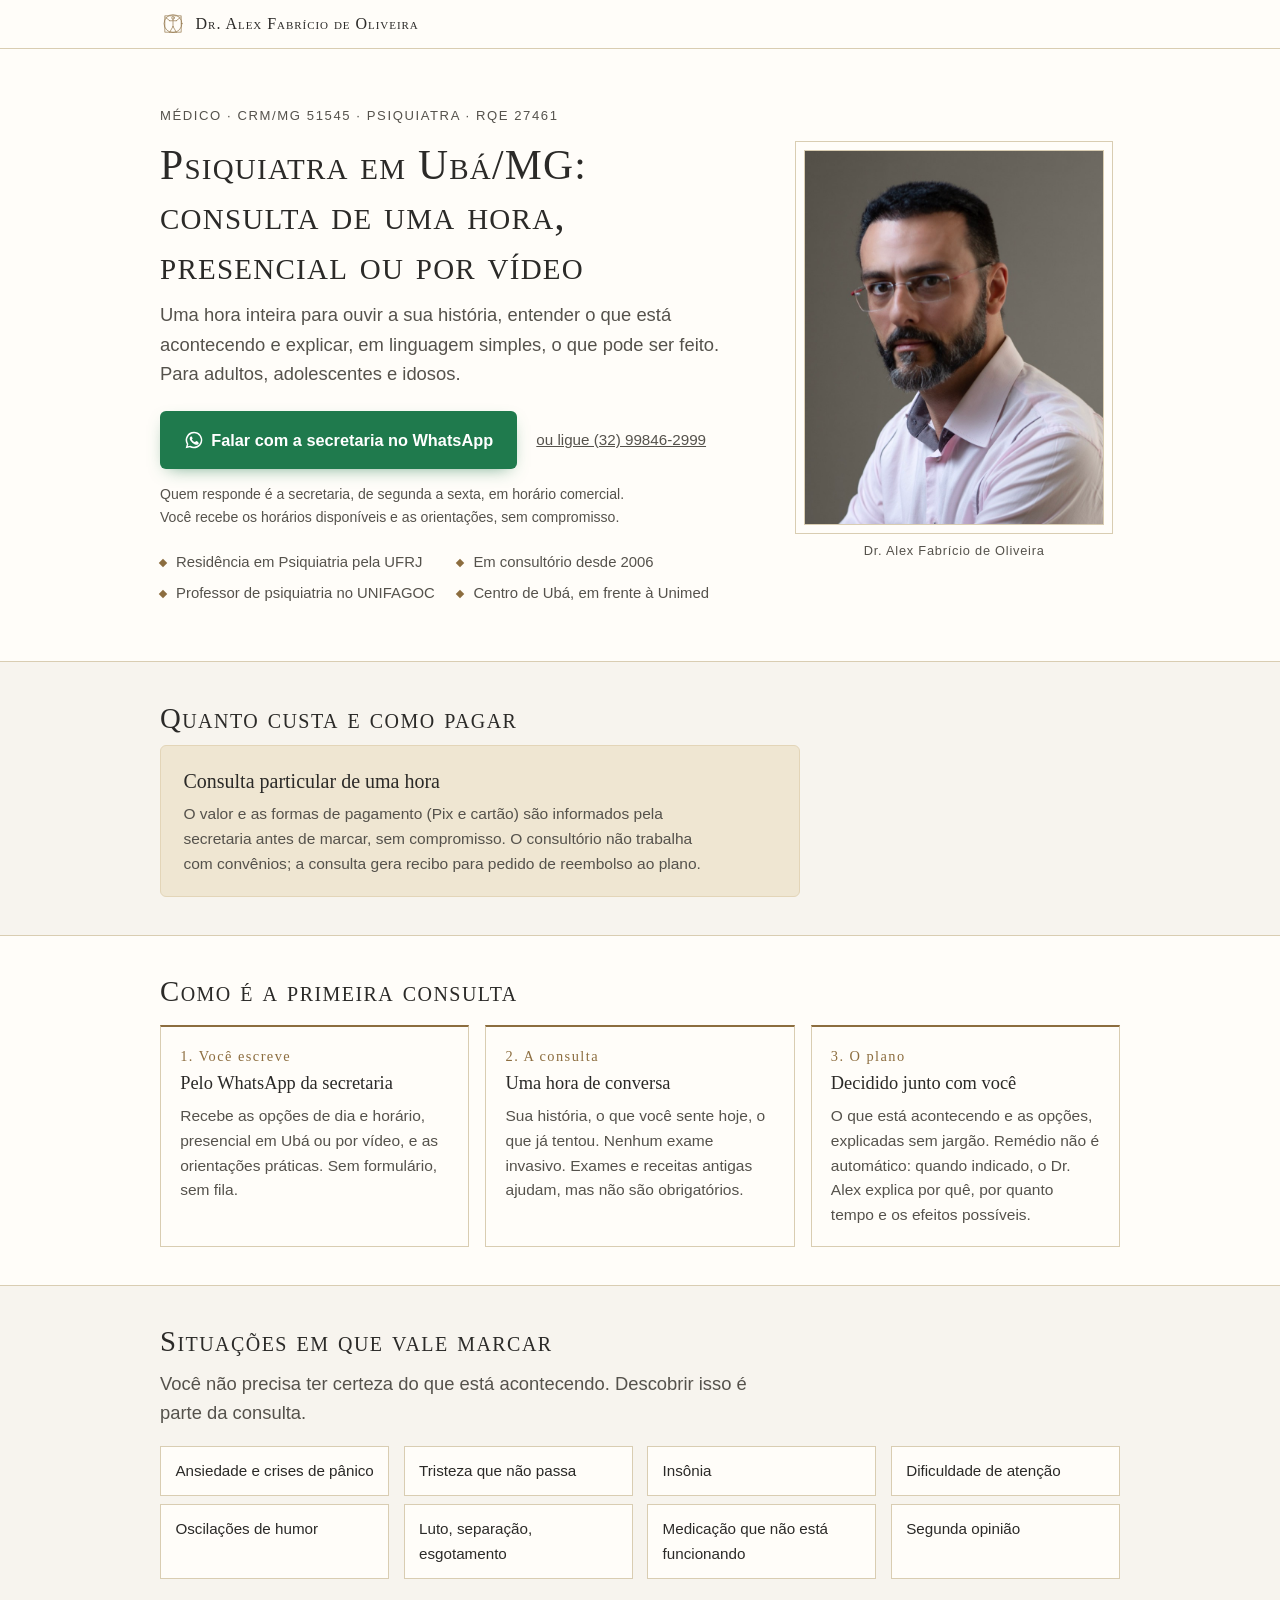
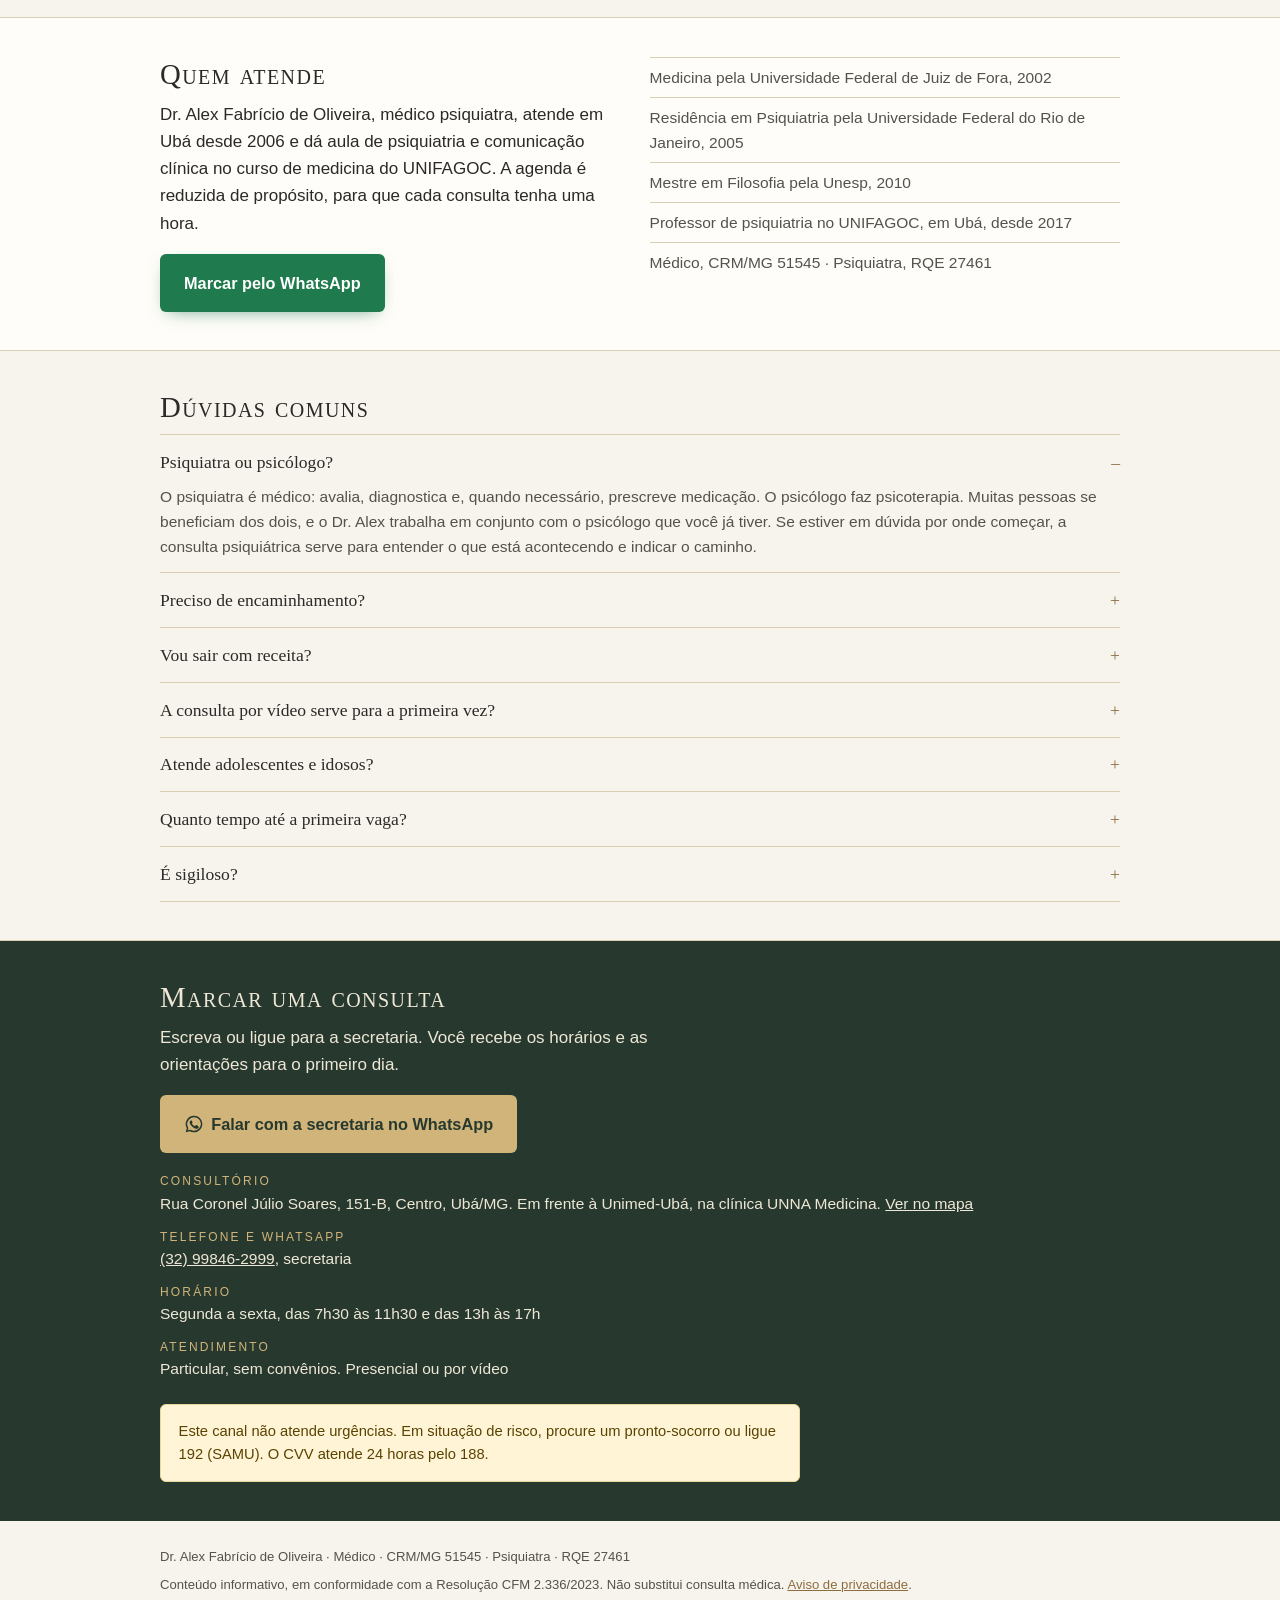
==== consulta/index.html @ 67bcbd54 "Landing /consulta/ para anúncios do Google (uma ação: WhatsApp) Co-Authored-By: Claude Fable 5.1 <no" ====
<!DOCTYPE html>
<html lang="pt-BR">
<head>
  <meta charset="utf-8">
  <meta name="viewport" content="width=device-width, initial-scale=1">
  <title>Psiquiatra em Ubá/MG · Consulta de 1 hora · Dr. Alex Fabrício de Oliveira</title>
  <meta name="description" content="Psiquiatra em Ubá/MG. Consulta particular de 1 hora, presencial ou por vídeo, para adultos, adolescentes e idosos. Fale com a secretaria pelo WhatsApp e receba os horários.">
  <meta name="robots" content="index, follow">
  <link rel="canonical" href="https://dralexfabricio.com.br/consulta/">
  <meta name="theme-color" content="#f7f4ee">
  <meta property="og:type" content="website">
  <meta property="og:locale" content="pt_BR">
  <meta property="og:title" content="Psiquiatra em Ubá/MG · Consulta de 1 hora">
  <meta property="og:description" content="Dr. Alex Fabrício de Oliveira, Médico, CRM/MG 51545, Psiquiatra RQE 27461. Presencial em Ubá ou por vídeo. Agende pelo WhatsApp da secretaria.">
  <meta property="og:url" content="https://dralexfabricio.com.br/consulta/">
  <meta property="og:image" content="https://dralexfabricio.com.br/assets/og.png">
  <link rel="icon" href="../favicon.svg" type="image/svg+xml">
  <!--
    Página de destino dos anúncios do Google (pesquisa de fundo de funil: "psiquiatra em Ubá", cidades vizinhas,
    "psiquiatra online"). Uma ação só: WhatsApp da secretaria. Sem menu, sem links para fora, sem quiz.
    Cidade no título por parâmetro (?cidade=visconde-do-rio-branco), só da lista permitida em CIDADES (script no fim).
    Conversão: todo link de WhatsApp e telefone tem data-conv; a função registrarConversao chama gtag_report_conversion
    se a tag do Google Ads estiver instalada (o Leony passa o ID; a tag entra só depois do banner de consentimento).
    Regras: Res. CFM 2.336/2023 (nome + Médico + CRM + Psiquiatra + RQE; sem promessa, superlativo, depoimento);
    nenhum dado de saúde em URL, tag ou servidor.
  -->
  <style>
    :root{--creme:#f7f4ee;--branco:#fffdf9;--grafite:#2b2a28;--suave:#55524c;--dourado:#8c6d3f;--filete:#d9cdb2;--verde:#27392f;--verde-texto:#efe7d6;--whats:#1f7a4d;--pergaminho:#efe6d2;
      --serif:Georgia,"Times New Roman",serif;--sans:"Helvetica Neue",Helvetica,Arial,sans-serif}
    *{box-sizing:border-box}
    html{-webkit-text-size-adjust:100%}
    body{margin:0;background:var(--creme);color:var(--grafite);font:17px/1.6 var(--sans);-webkit-font-smoothing:antialiased;padding-bottom:4.2rem}
    img{max-width:100%;display:block}
    a{color:var(--dourado)}
    .c{width:min(100% - 2.5rem,960px);margin-inline:auto}
    h1,h2,h3{font-family:var(--serif);font-weight:400;line-height:1.2;margin:0 0 .6rem;color:var(--grafite)}
    h1{font-size:clamp(1.7rem,5.2vw,2.6rem);font-variant-caps:small-caps;letter-spacing:.03em}
    h2{font-size:clamp(1.35rem,3.4vw,1.8rem);font-variant-caps:small-caps;letter-spacing:.05em}
    h3{font-size:1.15rem}
    p{margin:0 0 1em;max-width:60ch}
    .topo{background:var(--branco);border-bottom:1px solid var(--filete);padding:.7rem 0;font-family:var(--serif);font-variant-caps:small-caps;letter-spacing:.06em;font-size:1rem}
    .topo .c{display:flex;align-items:center;gap:.6rem}
    .topo svg{width:26px;height:26px;color:var(--dourado)}
    .hero{background:var(--branco);padding:2rem 0 2.2rem}
    .hero .c{display:grid;grid-template-columns:minmax(0,1fr);gap:1.6rem;align-items:center}
    @media(min-width:760px){.hero .c{grid-template-columns:7fr 4fr;gap:3rem}.hero{padding:3.5rem 0}}
    .hero figure{margin:0;max-width:300px;justify-self:center}
    .hero img{width:100%;height:auto;border:1px solid var(--filete);box-shadow:0 0 0 8px var(--branco),0 0 0 9px var(--filete);aspect-ratio:4/5;object-fit:cover}
    .hero figcaption{font-size:.8rem;color:var(--suave);text-align:center;margin-top:1rem;letter-spacing:.06em}
    .ident{font-size:.82rem;letter-spacing:.12em;text-transform:uppercase;color:var(--suave);margin:0 0 .9rem}
    .lead{font-size:1.15rem;color:var(--suave)}
    .btn{display:inline-block;background:var(--whats);color:#fff;text-decoration:none;font-weight:700;font-size:1.02rem;padding:1rem 1.5rem;border-radius:6px;text-align:center;box-shadow:0 6px 18px -8px rgba(31,122,77,.7)}
    .btn:hover{background:#185f3c}
    .btn svg{width:20px;height:20px;vertical-align:-4px;margin-right:.45rem;fill:#fff}
    .acoes{margin-top:1.4rem;display:flex;flex-wrap:wrap;gap:.8rem 1.2rem;align-items:center}
    .lig{font-size:.95rem;color:var(--suave)}
    .nota{font-size:.88rem;color:var(--suave);margin-top:.9rem}
    .pontos{list-style:none;margin:1.4rem 0 0;padding:0;display:grid;gap:.45rem .9rem;grid-template-columns:1fr 1fr;font-size:.93rem;color:var(--suave)}
    .pontos li{padding-left:1rem;position:relative}
    .pontos li::before{content:"";position:absolute;left:0;top:.6em;width:6px;height:6px;background:var(--dourado);transform:rotate(45deg)}
    section{padding:2.4rem 0;border-top:1px solid var(--filete)}
    .branco{background:var(--branco)}
    .passos{list-style:none;margin:1rem 0 0;padding:0;display:grid;gap:1rem}
    @media(min-width:700px){.passos{grid-template-columns:repeat(3,1fr)}}
    .passos li{background:var(--branco);border:1px solid var(--filete);border-top:2px solid var(--dourado);padding:1.1rem 1.2rem}
    .passos .n{font-family:var(--serif);color:var(--dourado);font-size:.9rem;letter-spacing:.1em;display:block;margin-bottom:.3rem}
    .passos p{margin:0;font-size:.97rem;color:var(--suave)}
    .preco{background:var(--pergaminho);border:1px solid #e3d5b8;padding:1.2rem 1.4rem;border-radius:6px;max-width:640px}
    .preco b{font-family:var(--serif);font-size:1.25rem;font-weight:400;display:block;margin-bottom:.3rem}
    .preco p{margin:0;color:var(--suave);font-size:.97rem}
    .sit{list-style:none;margin:1rem 0 0;padding:0;display:grid;gap:.5rem .9rem;grid-template-columns:1fr 1fr}
    @media(min-width:700px){.sit{grid-template-columns:repeat(4,1fr)}}
    .sit li{background:var(--branco);border:1px solid var(--filete);padding:.75rem .9rem;font-size:.95rem}
    .quem{display:grid;grid-template-columns:minmax(0,1fr);gap:1.2rem;align-items:start}
    @media(min-width:700px){.quem{grid-template-columns:1fr 1fr}}
    .cred{list-style:none;margin:0;padding:0;display:grid;gap:.4rem;font-size:.97rem;color:var(--suave)}
    .cred li{border-top:1px solid var(--filete);padding-top:.5rem}
    details{border-top:1px solid var(--filete);padding:.8rem 0}
    details:last-of-type{border-bottom:1px solid var(--filete)}
    summary{cursor:pointer;font-family:var(--serif);font-size:1.1rem;list-style:none;display:flex;justify-content:space-between;gap:1rem}
    summary::-webkit-details-marker{display:none}
    summary::after{content:"+";color:var(--dourado);flex:none}
    details[open] summary::after{content:"–"}
    details p{margin:.6rem 0 0;color:var(--suave);font-size:.97rem;max-width:none}
    .contato{background:var(--verde);color:var(--verde-texto)}
    .contato h2,.contato a{color:var(--verde-texto)}
    .contato .btn{background:#d1b47a;color:var(--verde);box-shadow:none}
    .contato .btn svg{fill:var(--verde)}
    .contato .btn:hover{background:#e0c48a}
    .contato ul{list-style:none;padding:0;margin:1.2rem 0 0;display:grid;gap:.7rem;font-size:.97rem}
    .contato li b{display:block;font-size:.75rem;letter-spacing:.18em;text-transform:uppercase;color:#d1b47a;font-weight:400}
    .crise{background:#fff4d6;border:1px solid #ecd79a;border-radius:6px;padding:.9rem 1.1rem;font-size:.92rem;color:#5a4300;margin-top:1.4rem;max-width:640px}
    footer{padding:1.6rem 0 1.2rem;font-size:.82rem;color:var(--suave)}
    footer p{max-width:none;margin:0 0 .4rem}
    .fixa{position:fixed;left:0;right:0;bottom:0;z-index:50;background:var(--whats);color:#fff;text-align:center;text-decoration:none;font-weight:700;padding:1rem 1rem calc(1rem + env(safe-area-inset-bottom));box-shadow:0 -4px 16px rgba(0,0,0,.15)}
    @media(min-width:760px){.fixa{display:none}body{padding-bottom:0}}
  </style>
  <script type="application/ld+json">
  {"@context":"https://schema.org","@type":"Physician","name":"Dr. Alex Fabrício de Oliveira","url":"https://dralexfabricio.com.br/consulta/","image":"https://dralexfabricio.com.br/assets/retrato.jpg","medicalSpecialty":"Psychiatric","isAcceptingNewPatients":true,
   "identifier":[{"@type":"PropertyValue","propertyID":"CRM/MG","value":"51545"},{"@type":"PropertyValue","propertyID":"RQE","value":"27461"}],
   "address":{"@type":"PostalAddress","streetAddress":"Rua Coronel Júlio Soares, 151-B, Centro","addressLocality":"Ubá","addressRegion":"MG","postalCode":"36500-051","addressCountry":"BR"},
   "telephone":"+55 32 99846-2999","paymentAccepted":"Particular","areaServed":[{"@type":"City","name":"Ubá"},{"@type":"State","name":"Minas Gerais"}]}
  </script>
</head>
<body>

<div class="topo"><div class="c">
  <svg viewBox="0 0 64 64" aria-hidden="true"><g fill="none" stroke="currentColor" stroke-width="1.6" stroke-linecap="round"><circle cx="32" cy="31" r="22"/><rect x="12" y="12" width="40" height="40"/><circle cx="32" cy="17" r="3.2"/><path d="M32 20v18M24 24h16M32 38l-8 14M32 38l8 14M24 24L14 16M40 24l10-8"/></g></svg>
  <span>Dr. Alex Fabrício de Oliveira</span>
</div></div>

<main>
  <div class="hero"><div class="c">
    <div>
      <p class="ident">Médico · CRM/MG 51545 · Psiquiatra · RQE 27461</p>
      <h1 id="titulo">Psiquiatra em Ubá/MG: consulta de uma hora, presencial ou por vídeo</h1>
      <p class="lead" id="lead">Uma hora inteira para ouvir a sua história, entender o que está acontecendo e explicar, em linguagem simples, o que pode ser feito. Para adultos, adolescentes e idosos.</p>
      <div class="acoes">
        <a class="btn" data-conv="whatsapp" href="https://wa.me/5532998462999?text=Ol%C3%A1%2C%20vim%20pelo%20site%20do%20Dr.%20Alex%20Fabr%C3%ADcio%20e%20quero%20marcar%20uma%20consulta." rel="noopener"><svg viewBox="0 0 24 24" aria-hidden="true"><path d="M12 2a10 10 0 0 0-8.6 15.1L2 22l5-1.3A10 10 0 1 0 12 2zm0 18.2a8.2 8.2 0 0 1-4.2-1.2l-.3-.2-3 .8.8-2.9-.2-.3A8.2 8.2 0 1 1 12 20.2zm4.5-6.1c-.2-.1-1.5-.7-1.7-.8s-.4-.1-.6.1-.6.8-.8 1-.3.2-.5.1a6.7 6.7 0 0 1-3.3-2.9c-.3-.4.3-.4.7-1.3.1-.2 0-.3 0-.4l-.8-1.8c-.2-.5-.4-.4-.6-.4h-.5a1 1 0 0 0-.7.3 3 3 0 0 0-.9 2.2 5.2 5.2 0 0 0 1.1 2.8 11.9 11.9 0 0 0 4.6 4.1c1.7.7 2.4.8 3.2.7a2.8 2.8 0 0 0 1.8-1.3 2.2 2.2 0 0 0 .2-1.3c-.1-.1-.3-.2-.5-.3z"/></svg>Falar com a secretaria no WhatsApp</a>
        <a class="lig" data-conv="telefone" href="tel:+5532998462999">ou ligue (32) 99846-2999</a>
      </div>
      <p class="nota">Quem responde é a secretaria, de segunda a sexta, em horário comercial. Você recebe os horários disponíveis e as orientações, sem compromisso.</p>
      <ul class="pontos" aria-label="Em resumo">
        <li>Residência em Psiquiatria pela UFRJ</li>
        <li>Em consultório desde 2006</li>
        <li>Professor de psiquiatria no UNIFAGOC</li>
        <li id="ponto-local">Centro de Ubá, em frente à Unimed</li>
      </ul>
    </div>
    <figure>
      <img src="../assets/retrato.jpg" srcset="../assets/retrato.jpg 1x, ../assets/retrato@2x.jpg 2x" width="800" height="1000" alt="Dr. Alex Fabrício de Oliveira, psiquiatra em Ubá/MG" fetchpriority="high">
      <figcaption>Dr. Alex Fabrício de Oliveira</figcaption>
    </figure>
  </div></div>

  <section><div class="c">
    <h2>Quanto custa e como pagar</h2>
    <div class="preco">
      <b>Consulta particular de uma hora</b>
      <!-- data-fill="valor": quando o Dr. Alex autorizar, trocar por "R$ ___ a consulta. Pix e cartão. Recibo para reembolso." -->
      <p data-fill="valor">O valor e as formas de pagamento (Pix e cartão) são informados pela secretaria antes de marcar, sem compromisso. O consultório não trabalha com convênios; a consulta gera recibo para pedido de reembolso ao plano.</p>
    </div>
  </div></section>

  <section class="branco"><div class="c">
    <h2>Como é a primeira consulta</h2>
    <ol class="passos">
      <li><span class="n">1. Você escreve</span><h3>Pelo WhatsApp da secretaria</h3><p>Recebe as opções de dia e horário, presencial em Ubá ou por vídeo, e as orientações práticas. Sem formulário, sem fila.</p></li>
      <li><span class="n">2. A consulta</span><h3>Uma hora de conversa</h3><p>Sua história, o que você sente hoje, o que já tentou. Nenhum exame invasivo. Exames e receitas antigas ajudam, mas não são obrigatórios.</p></li>
      <li><span class="n">3. O plano</span><h3>Decidido junto com você</h3><p>O que está acontecendo e as opções, explicadas sem jargão. Remédio não é automático: quando indicado, o Dr. Alex explica por quê, por quanto tempo e os efeitos possíveis.</p></li>
    </ol>
  </div></section>

  <section><div class="c">
    <h2>Situações em que vale marcar</h2>
    <p class="lead">Você não precisa ter certeza do que está acontecendo. Descobrir isso é parte da consulta.</p>
    <ul class="sit">
      <li>Ansiedade e crises de pânico</li>
      <li>Tristeza que não passa</li>
      <li>Insônia</li>
      <li>Dificuldade de atenção</li>
      <li>Oscilações de humor</li>
      <li>Luto, separação, esgotamento</li>
      <li>Medicação que não está funcionando</li>
      <li>Segunda opinião</li>
    </ul>
  </div></section>

  <section class="branco"><div class="c quem">
    <div>
      <h2>Quem atende</h2>
      <p>Dr. Alex Fabrício de Oliveira, médico psiquiatra, atende em Ubá desde 2006 e dá aula de psiquiatria e comunicação clínica no curso de medicina do UNIFAGOC. A agenda é reduzida de propósito, para que cada consulta tenha uma hora.</p>
      <a class="btn" data-conv="whatsapp" href="https://wa.me/5532998462999?text=Ol%C3%A1%2C%20vim%20pelo%20site%20do%20Dr.%20Alex%20Fabr%C3%ADcio%20e%20quero%20marcar%20uma%20consulta." rel="noopener">Marcar pelo WhatsApp</a>
    </div>
    <ul class="cred">
      <li>Medicina pela Universidade Federal de Juiz de Fora, 2002</li>
      <li>Residência em Psiquiatria pela Universidade Federal do Rio de Janeiro, 2005</li>
      <li>Mestre em Filosofia pela Unesp, 2010</li>
      <li>Professor de psiquiatria no UNIFAGOC, em Ubá, desde 2017</li>
      <li>Médico, CRM/MG 51545 · Psiquiatra, RQE 27461</li>
    </ul>
  </div></section>

  <section><div class="c">
    <h2>Dúvidas comuns</h2>
    <details open><summary>Psiquiatra ou psicólogo?</summary><p>O psiquiatra é médico: avalia, diagnostica e, quando necessário, prescreve medicação. O psicólogo faz psicoterapia. Muitas pessoas se beneficiam dos dois, e o Dr. Alex trabalha em conjunto com o psicólogo que você já tiver. Se estiver em dúvida por onde começar, a consulta psiquiátrica serve para entender o que está acontecendo e indicar o caminho.</p></details>
    <details><summary>Preciso de encaminhamento?</summary><p>Não. É só escrever para a secretaria.</p></details>
    <details><summary>Vou sair com receita?</summary><p>Só se houver indicação, e sempre com explicação do porquê, da duração e dos efeitos possíveis. Muitas consultas terminam sem receita.</p></details>
    <details><summary>A consulta por vídeo serve para a primeira vez?</summary><p>Sim. Segue as normas do CFM e tem a mesma duração. Ajuda quem mora em cidades vizinhas ou tem dificuldade de deslocamento.</p></details>
    <details><summary>Atende adolescentes e idosos?</summary><p>Sim. Adolescentes com a participação da família, no que for combinado. Para idosos, o acompanhamento inclui memória, humor e sono. Crianças são encaminhadas a colegas especializados.</p></details>
    <details><summary>Quanto tempo até a primeira vaga?</summary><p>A secretaria informa na hora, pelo WhatsApp. Como a agenda é reduzida, vale escrever assim que decidir.</p></details>
    <details><summary>É sigiloso?</summary><p>Sim. Tudo o que você contar fica sob sigilo médico, inclusive o contato com a secretaria.</p></details>
  </div></section>

  <section class="contato" id="contato"><div class="c">
    <h2>Marcar uma consulta</h2>
    <p>Escreva ou ligue para a secretaria. Você recebe os horários e as orientações para o primeiro dia.</p>
    <a class="btn" data-conv="whatsapp" href="https://wa.me/5532998462999?text=Ol%C3%A1%2C%20vim%20pelo%20site%20do%20Dr.%20Alex%20Fabr%C3%ADcio%20e%20quero%20marcar%20uma%20consulta." rel="noopener"><svg viewBox="0 0 24 24" aria-hidden="true"><path d="M12 2a10 10 0 0 0-8.6 15.1L2 22l5-1.3A10 10 0 1 0 12 2zm0 18.2a8.2 8.2 0 0 1-4.2-1.2l-.3-.2-3 .8.8-2.9-.2-.3A8.2 8.2 0 1 1 12 20.2zm4.5-6.1c-.2-.1-1.5-.7-1.7-.8s-.4-.1-.6.1-.6.8-.8 1-.3.2-.5.1a6.7 6.7 0 0 1-3.3-2.9c-.3-.4.3-.4.7-1.3.1-.2 0-.3 0-.4l-.8-1.8c-.2-.5-.4-.4-.6-.4h-.5a1 1 0 0 0-.7.3 3 3 0 0 0-.9 2.2 5.2 5.2 0 0 0 1.1 2.8 11.9 11.9 0 0 0 4.6 4.1c1.7.7 2.4.8 3.2.7a2.8 2.8 0 0 0 1.8-1.3 2.2 2.2 0 0 0 .2-1.3c-.1-.1-.3-.2-.5-.3z"/></svg>Falar com a secretaria no WhatsApp</a>
    <ul>
      <li><b>Consultório</b>Rua Coronel Júlio Soares, 151-B, Centro, Ubá/MG. Em frente à Unimed-Ubá, na clínica UNNA Medicina. <a data-conv="mapa" href="https://www.google.com/maps/search/?api=1&query=Rua+Coronel+J%C3%BAlio+Soares%2C+151-B%2C+Centro%2C+Ub%C3%A1+-+MG" rel="noopener">Ver no mapa</a></li>
      <li><b>Telefone e WhatsApp</b><a data-conv="telefone" href="tel:+5532998462999">(32) 99846-2999</a>, secretaria</li>
      <li><b>Horário</b>Segunda a sexta, das 7h30 às 11h30 e das 13h às 17h</li>
      <li><b>Atendimento</b>Particular, sem convênios. Presencial ou por vídeo</li>
    </ul>
    <div class="crise">Este canal não atende urgências. Em situação de risco, procure um pronto-socorro ou ligue 192 (SAMU). O CVV atende 24 horas pelo 188.</div>
  </div></section>
</main>

<footer><div class="c">
  <p>Dr. Alex Fabrício de Oliveira · Médico · CRM/MG 51545 · Psiquiatra · RQE 27461</p>
  <p>Conteúdo informativo, em conformidade com a Resolução CFM 2.336/2023. Não substitui consulta médica. <a href="../privacidade.html">Aviso de privacidade</a>.</p>
</div></footer>

<a class="fixa" data-conv="whatsapp" href="https://wa.me/5532998462999?text=Ol%C3%A1%2C%20vim%20pelo%20site%20do%20Dr.%20Alex%20Fabr%C3%ADcio%20e%20quero%20marcar%20uma%20consulta." rel="noopener">Falar com a secretaria no WhatsApp</a>

<script>
(function () {
  // Cidade no título, só da lista. Ex.: /consulta/?cidade=visconde-do-rio-branco
  var CIDADES = {
    'uba': ['Ubá', 'Centro de Ubá, em frente à Unimed'],
    'visconde-do-rio-branco': ['Visconde do Rio Branco', 'Consultório em Ubá, a 16 km, ou por vídeo'],
    'tocantins': ['Tocantins', 'Consultório em Ubá, a 10 km, ou por vídeo'],
    'guidoval': ['Guidoval', 'Consultório em Ubá, a 16 km, ou por vídeo'],
    'rodeiro': ['Rodeiro', 'Consultório em Ubá, a 13 km, ou por vídeo'],
    'divinesia': ['Divinésia', 'Consultório em Ubá, a 14 km, ou por vídeo'],
    'pirauba': ['Piraúba', 'Consultório em Ubá, a 20 km, ou por vídeo'],
    'juiz-de-fora': ['Juiz de Fora', 'Consulta por vídeo, ou presencial em Ubá'],
    'online': ['', 'Consulta por vídeo para todo o Brasil, ou presencial em Ubá']
  };
  var q = new URLSearchParams(location.search).get('cidade');
  if (q && CIDADES[q]) {
    var nome = CIDADES[q][0], t = document.getElementById('titulo'), p = document.getElementById('ponto-local');
    if (q === 'online') t.textContent = 'Psiquiatra por vídeo: consulta de uma hora, de onde você estiver';
    else if (q !== 'uba') t.textContent = 'Psiquiatra para quem mora em ' + nome + ': consulta de uma hora, em Ubá ou por vídeo';
    if (p) p.textContent = CIDADES[q][1];
  }
  // Conversão do Google Ads: chama gtag_report_conversion se a tag estiver instalada (ver comentário no <head>).
  document.querySelectorAll('[data-conv]').forEach(function (a) {
    a.addEventListener('click', function () {
      try { if (typeof window.gtag_report_conversion === 'function') window.gtag_report_conversion(a.href, a.getAttribute('data-conv')); } catch (e) {}
    });
  });
})();
</script>
</body>
</html>
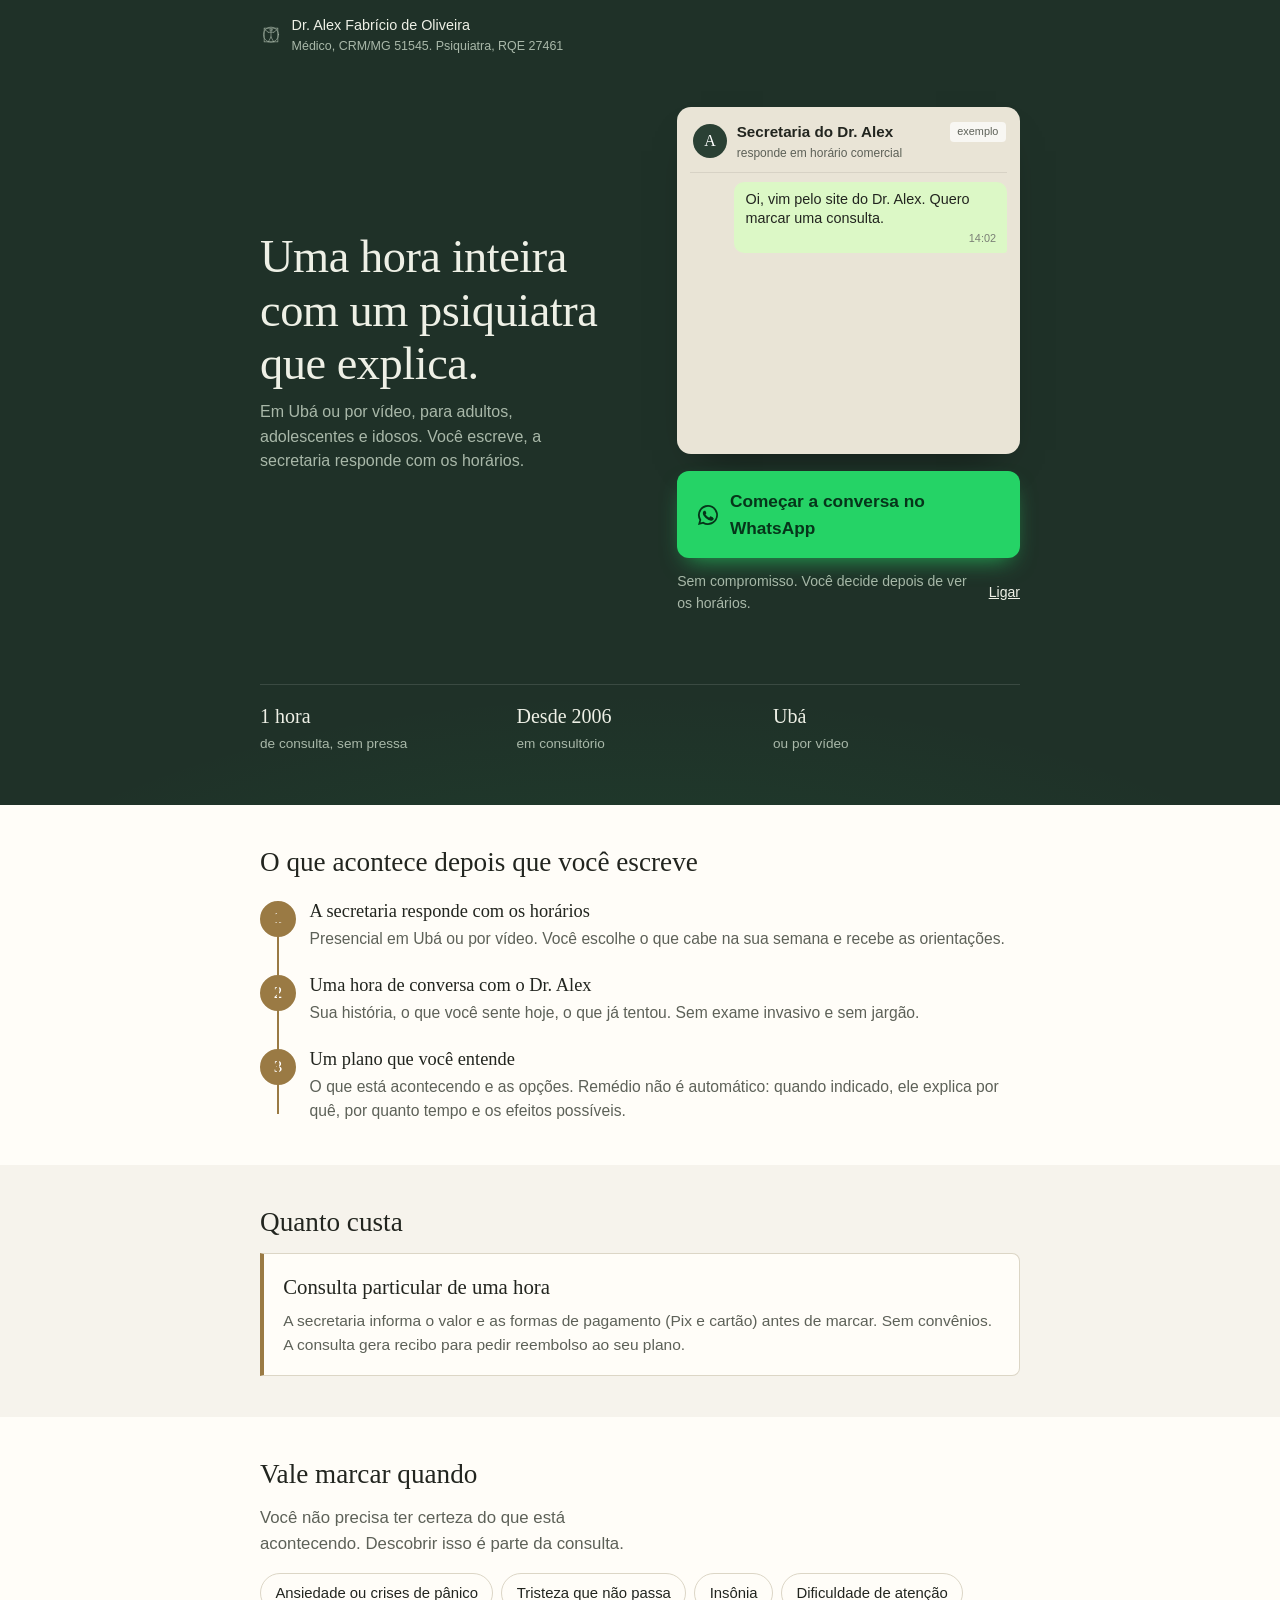
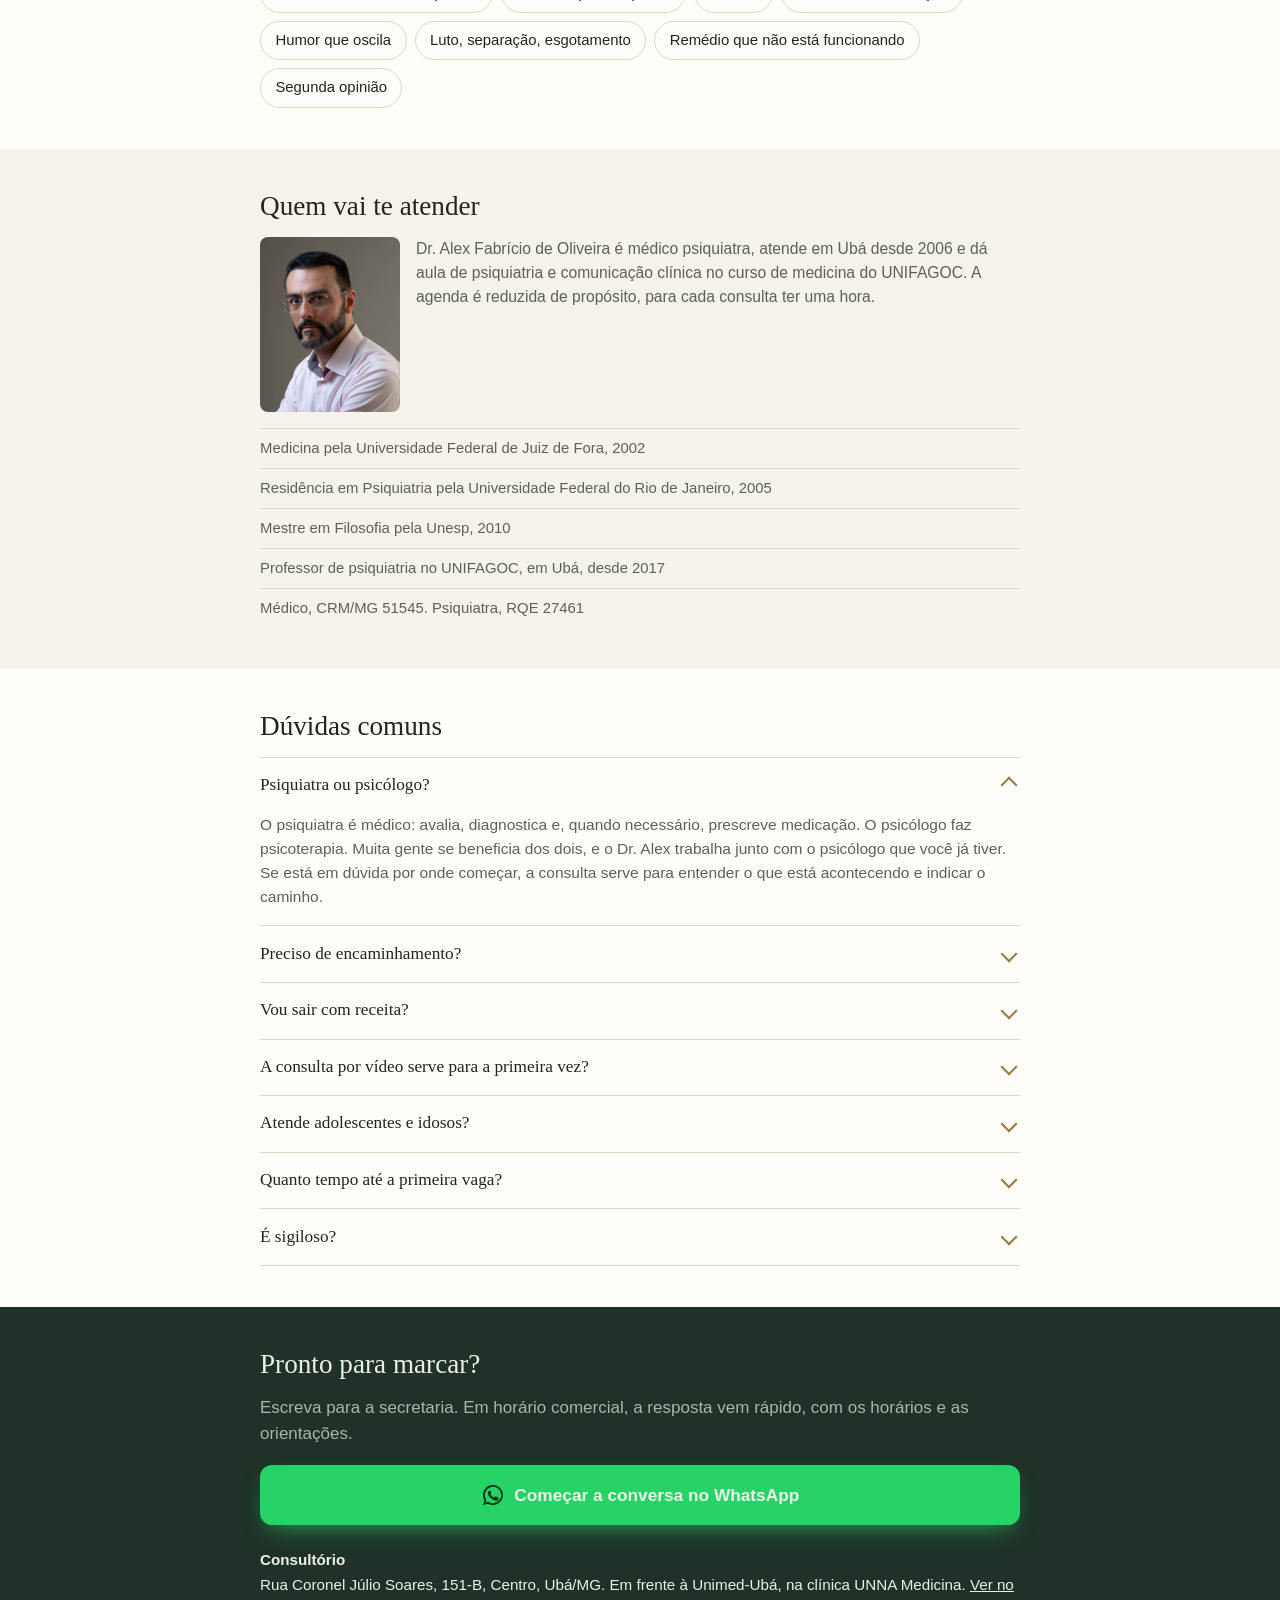
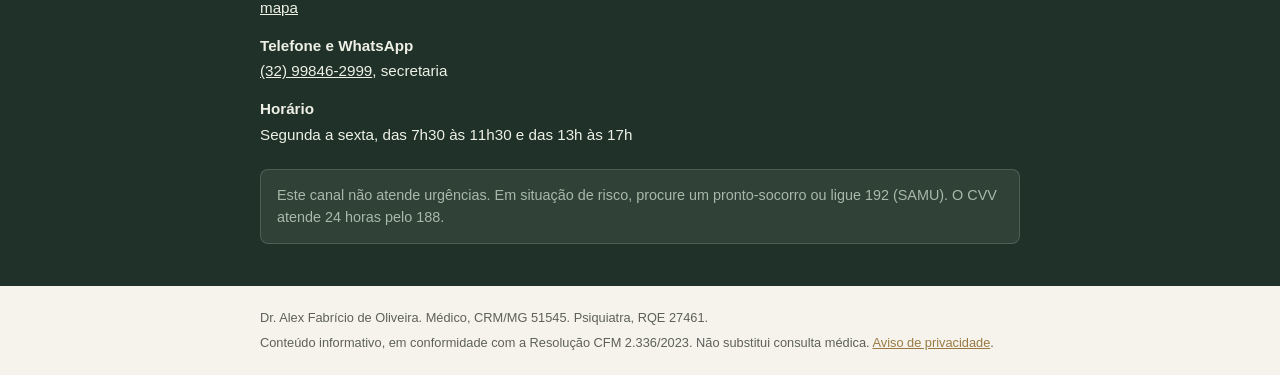
==== commit 1f2647e8: "Landing /consulta/ mobile first: conversa de exemplo animada, passos, barra fixa Co-Authored-By: Cla" ====
--- a/consulta/index.html
+++ b/consulta/index.html
@@ -4,96 +4,160 @@
   <meta charset="utf-8">
   <meta name="viewport" content="width=device-width, initial-scale=1">
   <title>Psiquiatra em Ubá/MG · Consulta de 1 hora · Dr. Alex Fabrício de Oliveira</title>
-  <meta name="description" content="Psiquiatra em Ubá/MG. Consulta particular de 1 hora, presencial ou por vídeo, para adultos, adolescentes e idosos. Fale com a secretaria pelo WhatsApp e receba os horários.">
+  <meta name="description" content="Psiquiatra em Ubá/MG. Consulta particular de uma hora, presencial ou por vídeo, para adultos, adolescentes e idosos. Escreva para a secretaria no WhatsApp e receba os horários.">
   <meta name="robots" content="index, follow">
   <link rel="canonical" href="https://dralexfabricio.com.br/consulta/">
-  <meta name="theme-color" content="#f7f4ee">
+  <meta name="theme-color" content="#1f3128">
   <meta property="og:type" content="website">
   <meta property="og:locale" content="pt_BR">
   <meta property="og:title" content="Psiquiatra em Ubá/MG · Consulta de 1 hora">
-  <meta property="og:description" content="Dr. Alex Fabrício de Oliveira, Médico, CRM/MG 51545, Psiquiatra RQE 27461. Presencial em Ubá ou por vídeo. Agende pelo WhatsApp da secretaria.">
+  <meta property="og:description" content="Dr. Alex Fabrício de Oliveira, médico, CRM/MG 51545, psiquiatra, RQE 27461. Presencial em Ubá ou por vídeo. Escreva para a secretaria no WhatsApp.">
   <meta property="og:url" content="https://dralexfabricio.com.br/consulta/">
   <meta property="og:image" content="https://dralexfabricio.com.br/assets/og.png">
   <link rel="icon" href="../favicon.svg" type="image/svg+xml">
   <!--
-    Página de destino dos anúncios do Google (pesquisa de fundo de funil: "psiquiatra em Ubá", cidades vizinhas,
-    "psiquiatra online"). Uma ação só: WhatsApp da secretaria. Sem menu, sem links para fora, sem quiz.
-    Cidade no título por parâmetro (?cidade=visconde-do-rio-branco), só da lista permitida em CIDADES (script no fim).
-    Conversão: todo link de WhatsApp e telefone tem data-conv; a função registrarConversao chama gtag_report_conversion
-    se a tag do Google Ads estiver instalada (o Leony passa o ID; a tag entra só depois do banner de consentimento).
-    Regras: Res. CFM 2.336/2023 (nome + Médico + CRM + Psiquiatra + RQE; sem promessa, superlativo, depoimento);
-    nenhum dado de saúde em URL, tag ou servidor.
+    Página de destino dos anúncios do Google (fundo de funil: "psiquiatra em Ubá", cidades vizinhas, "psiquiatra online").
+    Mobile first. Uma ação: WhatsApp da secretaria. O herói mostra uma conversa de exemplo que se escreve sozinha.
+    Cidade no título por ?cidade=slug (lista CIDADES no script). data-conv nos links para a tag do Google Ads.
+    Res. CFM 2.336/2023: nome + médico + CRM + psiquiatra + RQE; sem promessa, superlativo ou depoimento.
+    Nenhum dado de saúde em URL, tag ou servidor. prefers-reduced-motion respeitado.
   -->
   <style>
-    :root{--creme:#f7f4ee;--branco:#fffdf9;--grafite:#2b2a28;--suave:#55524c;--dourado:#8c6d3f;--filete:#d9cdb2;--verde:#27392f;--verde-texto:#efe7d6;--whats:#1f7a4d;--pergaminho:#efe6d2;
-      --serif:Georgia,"Times New Roman",serif;--sans:"Helvetica Neue",Helvetica,Arial,sans-serif}
+    :root{
+      --verde:#1f3128;--verde-2:#2a4034;--verde-texto:#eef0e6;--verde-mudo:#a9b8a9;
+      --creme:#f6f3ec;--branco:#fffdf8;--tinta:#22251f;--cinza:#5d6158;--linha:#dcd6c6;
+      --ouro:#9a7a44;--whats:#25d366;--whats-escuro:#128c4a;--bolha:#dcf8c6;
+      --serif:Georgia,"Times New Roman",serif;--sans:-apple-system,BlinkMacSystemFont,"Segoe UI",Roboto,"Helvetica Neue",Arial,sans-serif;
+    }
     *{box-sizing:border-box}
-    html{-webkit-text-size-adjust:100%}
-    body{margin:0;background:var(--creme);color:var(--grafite);font:17px/1.6 var(--sans);-webkit-font-smoothing:antialiased;padding-bottom:4.2rem}
+    html{-webkit-text-size-adjust:100%;scroll-behavior:smooth}
+    body{margin:0;background:var(--creme);color:var(--tinta);font:17px/1.55 var(--sans);-webkit-font-smoothing:antialiased;padding-bottom:5rem}
     img{max-width:100%;display:block}
-    a{color:var(--dourado)}
-    .c{width:min(100% - 2.5rem,960px);margin-inline:auto}
-    h1,h2,h3{font-family:var(--serif);font-weight:400;line-height:1.2;margin:0 0 .6rem;color:var(--grafite)}
-    h1{font-size:clamp(1.7rem,5.2vw,2.6rem);font-variant-caps:small-caps;letter-spacing:.03em}
-    h2{font-size:clamp(1.35rem,3.4vw,1.8rem);font-variant-caps:small-caps;letter-spacing:.05em}
-    h3{font-size:1.15rem}
-    p{margin:0 0 1em;max-width:60ch}
-    .topo{background:var(--branco);border-bottom:1px solid var(--filete);padding:.7rem 0;font-family:var(--serif);font-variant-caps:small-caps;letter-spacing:.06em;font-size:1rem}
-    .topo .c{display:flex;align-items:center;gap:.6rem}
-    .topo svg{width:26px;height:26px;color:var(--dourado)}
-    .hero{background:var(--branco);padding:2rem 0 2.2rem}
-    .hero .c{display:grid;grid-template-columns:minmax(0,1fr);gap:1.6rem;align-items:center}
-    @media(min-width:760px){.hero .c{grid-template-columns:7fr 4fr;gap:3rem}.hero{padding:3.5rem 0}}
-    .hero figure{margin:0;max-width:300px;justify-self:center}
-    .hero img{width:100%;height:auto;border:1px solid var(--filete);box-shadow:0 0 0 8px var(--branco),0 0 0 9px var(--filete);aspect-ratio:4/5;object-fit:cover}
-    .hero figcaption{font-size:.8rem;color:var(--suave);text-align:center;margin-top:1rem;letter-spacing:.06em}
-    .ident{font-size:.82rem;letter-spacing:.12em;text-transform:uppercase;color:var(--suave);margin:0 0 .9rem}
-    .lead{font-size:1.15rem;color:var(--suave)}
-    .btn{display:inline-block;background:var(--whats);color:#fff;text-decoration:none;font-weight:700;font-size:1.02rem;padding:1rem 1.5rem;border-radius:6px;text-align:center;box-shadow:0 6px 18px -8px rgba(31,122,77,.7)}
-    .btn:hover{background:#185f3c}
-    .btn svg{width:20px;height:20px;vertical-align:-4px;margin-right:.45rem;fill:#fff}
-    .acoes{margin-top:1.4rem;display:flex;flex-wrap:wrap;gap:.8rem 1.2rem;align-items:center}
-    .lig{font-size:.95rem;color:var(--suave)}
-    .nota{font-size:.88rem;color:var(--suave);margin-top:.9rem}
-    .pontos{list-style:none;margin:1.4rem 0 0;padding:0;display:grid;gap:.45rem .9rem;grid-template-columns:1fr 1fr;font-size:.93rem;color:var(--suave)}
-    .pontos li{padding-left:1rem;position:relative}
-    .pontos li::before{content:"";position:absolute;left:0;top:.6em;width:6px;height:6px;background:var(--dourado);transform:rotate(45deg)}
-    section{padding:2.4rem 0;border-top:1px solid var(--filete)}
+    a{color:var(--ouro)}
+    :focus-visible{outline:3px solid var(--whats);outline-offset:3px;border-radius:4px}
+    .c{width:min(100% - 2.25rem,680px);margin-inline:auto}
+    h1,h2,h3{font-family:var(--serif);font-weight:400;margin:0;line-height:1.15}
+    h2{font-size:1.7rem;margin-bottom:.9rem}
+    h3{font-size:1.15rem;margin-bottom:.3rem}
+    p{margin:0 0 1em}
+
+    /* ---------- topo ---------- */
+    .topo{background:var(--verde);color:var(--verde-texto);padding:.9rem 0 .2rem}
+    .topo .c{display:flex;align-items:center;gap:.6rem;font-size:.9rem}
+    .topo svg{width:22px;height:22px;color:var(--verde-mudo);flex:none}
+    .topo small{display:block;color:var(--verde-mudo);font-size:.78rem}
+
+    /* ---------- herói ---------- */
+    .hero{background:var(--verde);color:var(--verde-texto);padding:1.1rem 0 2rem;position:relative;overflow:hidden}
+    .hero::after{content:"";position:absolute;inset:auto -20% -40% -20%;height:60%;background:radial-gradient(ellipse at 50% 100%,rgba(37,211,102,.14),transparent 65%);pointer-events:none}
+    .hero .c{position:relative;z-index:1}
+    .hero h1{font-size:clamp(1.8rem,7.2vw,2.9rem);letter-spacing:-.01em;margin-bottom:.6rem}
+    .hero .sub{font-size:1rem;color:var(--verde-mudo);max-width:36ch;margin-bottom:1.1rem}
+
+    /* conversa de exemplo */
+    .chat{background:#e9e4d6;border-radius:14px;padding:.8rem .8rem .6rem;box-shadow:0 20px 40px -24px rgba(0,0,0,.6);position:relative}
+    .chat .cab{display:flex;align-items:center;gap:.6rem;padding:0 .2rem .6rem;border-bottom:1px solid rgba(0,0,0,.08);margin-bottom:.6rem;color:var(--tinta)}
+    .chat .cab .av{width:34px;height:34px;border-radius:50%;background:var(--verde-2);color:#fff;display:grid;place-items:center;font-family:var(--serif);font-size:1rem;flex:none}
+    .chat .cab b{display:block;font-size:.95rem;font-weight:600}
+    .chat .cab small{display:block;font-size:.75rem;color:var(--cinza)}
+    .chat .ex{position:absolute;right:.9rem;top:.9rem;font-size:.68rem;color:var(--cinza);background:rgba(255,255,255,.7);padding:.1rem .45rem;border-radius:4px}
+    .fio{display:flex;flex-direction:column;gap:.4rem;min-height:9.6rem}
+    .b{max-width:86%;padding:.45rem .7rem;border-radius:10px;font-size:.9rem;line-height:1.35;color:var(--tinta);background:#fff;align-self:flex-start;border-bottom-left-radius:3px;opacity:0;transform:translateY(8px);transition:opacity .35s ease,transform .35s ease}
+    .b.eu{background:var(--bolha);align-self:flex-end;border-bottom-left-radius:10px;border-bottom-right-radius:3px}
+    .b.on{opacity:1;transform:none}
+    .b time{display:block;font-size:.68rem;color:#7a7f75;text-align:right;margin-top:.15rem}
+    .dig{align-self:flex-start;background:#fff;border-radius:10px;padding:.6rem .8rem;display:none;gap:.25rem}
+    .dig.on{display:flex}
+    .dig i{width:7px;height:7px;border-radius:50%;background:#9aa094;animation:pt 1s infinite ease-in-out}
+    .dig i:nth-child(2){animation-delay:.15s}.dig i:nth-child(3){animation-delay:.3s}
+    @keyframes pt{0%,80%,100%{transform:translateY(0);opacity:.5}40%{transform:translateY(-4px);opacity:1}}
+
+    /* botão principal */
+    .cta{display:flex;align-items:center;justify-content:center;gap:.6rem;background:var(--whats);color:#06351a;text-decoration:none;font-weight:700;font-size:1.08rem;padding:1.05rem 1.2rem;border-radius:12px;margin-top:1.1rem;position:relative;box-shadow:0 10px 24px -10px rgba(37,211,102,.8);transition:transform .15s ease}
+    .cta:active{transform:scale(.98)}
+    .cta svg{width:24px;height:24px;fill:#06351a;flex:none}
+    .cta.pulsa::before{content:"";position:absolute;inset:-4px;border-radius:16px;border:2px solid var(--whats);animation:anel 2.4s ease-out 2;pointer-events:none}
+    @keyframes anel{0%{opacity:.9;transform:scale(1)}100%{opacity:0;transform:scale(1.08)}}
+    .sec{display:flex;justify-content:space-between;align-items:center;gap:1rem;margin-top:.8rem;font-size:.88rem;color:var(--verde-mudo)}
+    .sec a{color:var(--verde-texto)}
+    .fatos{list-style:none;margin:1.8rem 0 0;padding:1rem 0 0;border-top:1px solid rgba(255,255,255,.12);display:grid;grid-template-columns:repeat(3,1fr);gap:.6rem;font-size:.85rem;color:var(--verde-mudo)}
+    .fatos b{display:block;font-family:var(--serif);font-weight:400;font-size:1.25rem;color:var(--verde-texto);margin-bottom:.1rem}
+
+    /* ---------- seções ---------- */
+    section{padding:2.6rem 0}
     .branco{background:var(--branco)}
-    .passos{list-style:none;margin:1rem 0 0;padding:0;display:grid;gap:1rem}
-    @media(min-width:700px){.passos{grid-template-columns:repeat(3,1fr)}}
-    .passos li{background:var(--branco);border:1px solid var(--filete);border-top:2px solid var(--dourado);padding:1.1rem 1.2rem}
-    .passos .n{font-family:var(--serif);color:var(--dourado);font-size:.9rem;letter-spacing:.1em;display:block;margin-bottom:.3rem}
-    .passos p{margin:0;font-size:.97rem;color:var(--suave)}
-    .preco{background:var(--pergaminho);border:1px solid #e3d5b8;padding:1.2rem 1.4rem;border-radius:6px;max-width:640px}
-    .preco b{font-family:var(--serif);font-size:1.25rem;font-weight:400;display:block;margin-bottom:.3rem}
-    .preco p{margin:0;color:var(--suave);font-size:.97rem}
-    .sit{list-style:none;margin:1rem 0 0;padding:0;display:grid;gap:.5rem .9rem;grid-template-columns:1fr 1fr}
-    @media(min-width:700px){.sit{grid-template-columns:repeat(4,1fr)}}
-    .sit li{background:var(--branco);border:1px solid var(--filete);padding:.75rem .9rem;font-size:.95rem}
-    .quem{display:grid;grid-template-columns:minmax(0,1fr);gap:1.2rem;align-items:start}
-    @media(min-width:700px){.quem{grid-template-columns:1fr 1fr}}
-    .cred{list-style:none;margin:0;padding:0;display:grid;gap:.4rem;font-size:.97rem;color:var(--suave)}
-    .cred li{border-top:1px solid var(--filete);padding-top:.5rem}
-    details{border-top:1px solid var(--filete);padding:.8rem 0}
-    details:last-of-type{border-bottom:1px solid var(--filete)}
-    summary{cursor:pointer;font-family:var(--serif);font-size:1.1rem;list-style:none;display:flex;justify-content:space-between;gap:1rem}
+    .lead{font-size:1.05rem;color:var(--cinza);max-width:40ch}
+
+    .passos{list-style:none;margin:1.4rem 0 0;padding:0;position:relative}
+    .passos::before{content:"";position:absolute;left:17px;top:10px;bottom:10px;width:2px;background:var(--linha)}
+    .passos::after{content:"";position:absolute;left:17px;top:10px;width:2px;height:0;background:var(--ouro);transition:height 1.6s cubic-bezier(.4,0,.2,1)}
+    .passos.on::after{height:calc(100% - 20px)}
+    .passos li{position:relative;padding:0 0 1.5rem 3.1rem}
+    .passos li:last-child{padding-bottom:0}
+    .passos .n{position:absolute;left:0;top:0;width:36px;height:36px;border-radius:50%;background:var(--branco);border:2px solid var(--linha);display:grid;place-items:center;font-family:var(--serif);color:var(--ouro);transition:border-color .4s,background .4s,color .4s}
+    .passos.on .n{border-color:var(--ouro);background:var(--ouro);color:#fff}
+    .passos.on li:nth-child(2) .n{transition-delay:.6s}.passos.on li:nth-child(3) .n{transition-delay:1.2s}
+    .passos p{margin:0;color:var(--cinza);font-size:.98rem}
+
+    .preco{background:var(--branco);border:1px solid var(--linha);border-left:4px solid var(--ouro);padding:1.1rem 1.2rem;border-radius:0 8px 8px 0}
+    .preco b{font-family:var(--serif);font-weight:400;font-size:1.3rem;display:block;margin-bottom:.35rem}
+    .preco p{margin:0;color:var(--cinza);font-size:.97rem}
+
+    .sit{list-style:none;margin:1rem 0 0;padding:0;display:flex;flex-wrap:wrap;gap:.5rem}
+    .sit li{background:var(--branco);border:1px solid var(--linha);border-radius:999px;padding:.45rem .9rem;font-size:.93rem}
+
+    .quem{display:grid;grid-template-columns:96px minmax(0,1fr);gap:1rem;align-items:start}
+    .quem img{border-radius:8px;aspect-ratio:4/5;object-fit:cover;width:96px;height:auto}
+    .quem p{font-size:.98rem;color:var(--cinza)}
+    .cred{list-style:none;margin:1rem 0 0;padding:0;font-size:.93rem;color:var(--cinza)}
+    .cred li{border-top:1px solid var(--linha);padding:.5rem 0}
+
+    details{border-top:1px solid var(--linha)}
+    details:last-of-type{border-bottom:1px solid var(--linha)}
+    summary{cursor:pointer;list-style:none;display:flex;justify-content:space-between;gap:1rem;align-items:center;padding:.9rem 0;font-family:var(--serif);font-size:1.08rem}
     summary::-webkit-details-marker{display:none}
-    summary::after{content:"+";color:var(--dourado);flex:none}
-    details[open] summary::after{content:"–"}
-    details p{margin:.6rem 0 0;color:var(--suave);font-size:.97rem;max-width:none}
+    summary::after{content:"";width:10px;height:10px;border-right:2px solid var(--ouro);border-bottom:2px solid var(--ouro);transform:rotate(45deg);transition:transform .25s;flex:none;margin-right:.3rem}
+    details[open] summary::after{transform:rotate(-135deg)}
+    .resp{display:grid;grid-template-rows:0fr;transition:grid-template-rows .3s ease}
+    details[open] .resp{grid-template-rows:1fr}
+    .resp>p{overflow:hidden;margin:0;padding-bottom:0;color:var(--cinza);font-size:.97rem;transition:padding .3s}
+    details[open] .resp>p{padding-bottom:1rem}
+
     .contato{background:var(--verde);color:var(--verde-texto)}
-    .contato h2,.contato a{color:var(--verde-texto)}
-    .contato .btn{background:#d1b47a;color:var(--verde);box-shadow:none}
-    .contato .btn svg{fill:var(--verde)}
-    .contato .btn:hover{background:#e0c48a}
-    .contato ul{list-style:none;padding:0;margin:1.2rem 0 0;display:grid;gap:.7rem;font-size:.97rem}
-    .contato li b{display:block;font-size:.75rem;letter-spacing:.18em;text-transform:uppercase;color:#d1b47a;font-weight:400}
-    .crise{background:#fff4d6;border:1px solid #ecd79a;border-radius:6px;padding:.9rem 1.1rem;font-size:.92rem;color:#5a4300;margin-top:1.4rem;max-width:640px}
-    footer{padding:1.6rem 0 1.2rem;font-size:.82rem;color:var(--suave)}
-    footer p{max-width:none;margin:0 0 .4rem}
-    .fixa{position:fixed;left:0;right:0;bottom:0;z-index:50;background:var(--whats);color:#fff;text-align:center;text-decoration:none;font-weight:700;padding:1rem 1rem calc(1rem + env(safe-area-inset-bottom));box-shadow:0 -4px 16px rgba(0,0,0,.15)}
-    @media(min-width:760px){.fixa{display:none}body{padding-bottom:0}}
+    .contato h2{color:var(--verde-texto)}
+    .contato p{color:var(--verde-mudo)}
+    .contato a{color:var(--verde-texto)}
+    .contato ul{list-style:none;padding:0;margin:1.4rem 0 0;display:grid;gap:.9rem;font-size:.95rem}
+    .contato li b{display:block;font-weight:600;color:var(--verde-texto);margin-bottom:.1rem}
+    .crise{background:rgba(255,255,255,.08);border:1px solid rgba(255,255,255,.15);border-radius:8px;padding:.9rem 1rem;font-size:.9rem;color:var(--verde-mudo);margin-top:1.4rem}
+    footer{padding:1.4rem 0 1rem;font-size:.8rem;color:var(--cinza)}
+    footer p{margin:0 0 .35rem}
+
+    /* barra fixa */
+    .fixa{position:fixed;left:.75rem;right:.75rem;bottom:.75rem;z-index:50;display:flex;align-items:center;justify-content:center;gap:.5rem;background:var(--whats);color:#06351a;font-weight:700;text-decoration:none;padding:.95rem 1rem;border-radius:12px;box-shadow:0 12px 30px -8px rgba(0,0,0,.45);transform:translateY(130%);transition:transform .35s cubic-bezier(.2,.8,.2,1)}
+    .fixa.on{transform:none}
+    .fixa svg{width:22px;height:22px;fill:#06351a}
+
+    @media(min-width:760px){
+      .c{width:min(100% - 3rem,760px)}
+      .hero{padding:3rem 0 3.2rem}
+      .hero .c{display:grid;grid-template-columns:1.1fr 1fr;gap:2.5rem;align-items:center}
+      .hero h1{font-size:2.9rem}
+      .fatos{grid-column:1/-1}
+      .quem{grid-template-columns:140px minmax(0,1fr)}
+      .quem img{width:140px}
+      .fixa{display:none}
+      body{padding-bottom:0}
+    }
+    @media(prefers-reduced-motion:reduce){
+      html{scroll-behavior:auto}
+      .b{opacity:1;transform:none;transition:none}
+      .dig{display:none!important}
+      .cta.pulsa::before{animation:none}
+      .passos::after{transition:none}
+      .fixa{transition:none}
+      .resp{transition:none}
+    }
   </style>
   <script type="application/ld+json">
   {"@context":"https://schema.org","@type":"Physician","name":"Dr. Alex Fabrício de Oliveira","url":"https://dralexfabricio.com.br/consulta/","image":"https://dralexfabricio.com.br/assets/retrato.jpg","medicalSpecialty":"Psychiatric","isAcceptingNewPatients":true,
@@ -105,136 +169,165 @@
 <body>
 
 <div class="topo"><div class="c">
-  <svg viewBox="0 0 64 64" aria-hidden="true"><g fill="none" stroke="currentColor" stroke-width="1.6" stroke-linecap="round"><circle cx="32" cy="31" r="22"/><rect x="12" y="12" width="40" height="40"/><circle cx="32" cy="17" r="3.2"/><path d="M32 20v18M24 24h16M32 38l-8 14M32 38l8 14M24 24L14 16M40 24l10-8"/></g></svg>
-  <span>Dr. Alex Fabrício de Oliveira</span>
+  <svg viewBox="0 0 64 64" aria-hidden="true"><g fill="none" stroke="currentColor" stroke-width="1.8" stroke-linecap="round"><circle cx="32" cy="31" r="22"/><rect x="12" y="12" width="40" height="40"/><circle cx="32" cy="17" r="3.2"/><path d="M32 20v18M24 24h16M32 38l-8 14M32 38l8 14M24 24L14 16M40 24l10-8"/></g></svg>
+  <div>Dr. Alex Fabrício de Oliveira<small>Médico, CRM/MG 51545. Psiquiatra, RQE 27461</small></div>
 </div></div>
 
 <main>
   <div class="hero"><div class="c">
     <div>
-      <p class="ident">Médico · CRM/MG 51545 · Psiquiatra · RQE 27461</p>
-      <h1 id="titulo">Psiquiatra em Ubá/MG: consulta de uma hora, presencial ou por vídeo</h1>
-      <p class="lead" id="lead">Uma hora inteira para ouvir a sua história, entender o que está acontecendo e explicar, em linguagem simples, o que pode ser feito. Para adultos, adolescentes e idosos.</p>
-      <div class="acoes">
-        <a class="btn" data-conv="whatsapp" href="https://wa.me/5532998462999?text=Ol%C3%A1%2C%20vim%20pelo%20site%20do%20Dr.%20Alex%20Fabr%C3%ADcio%20e%20quero%20marcar%20uma%20consulta." rel="noopener"><svg viewBox="0 0 24 24" aria-hidden="true"><path d="M12 2a10 10 0 0 0-8.6 15.1L2 22l5-1.3A10 10 0 1 0 12 2zm0 18.2a8.2 8.2 0 0 1-4.2-1.2l-.3-.2-3 .8.8-2.9-.2-.3A8.2 8.2 0 1 1 12 20.2zm4.5-6.1c-.2-.1-1.5-.7-1.7-.8s-.4-.1-.6.1-.6.8-.8 1-.3.2-.5.1a6.7 6.7 0 0 1-3.3-2.9c-.3-.4.3-.4.7-1.3.1-.2 0-.3 0-.4l-.8-1.8c-.2-.5-.4-.4-.6-.4h-.5a1 1 0 0 0-.7.3 3 3 0 0 0-.9 2.2 5.2 5.2 0 0 0 1.1 2.8 11.9 11.9 0 0 0 4.6 4.1c1.7.7 2.4.8 3.2.7a2.8 2.8 0 0 0 1.8-1.3 2.2 2.2 0 0 0 .2-1.3c-.1-.1-.3-.2-.5-.3z"/></svg>Falar com a secretaria no WhatsApp</a>
-        <a class="lig" data-conv="telefone" href="tel:+5532998462999">ou ligue (32) 99846-2999</a>
+      <h1 id="titulo">Uma hora inteira com um psiquiatra que explica.</h1>
+      <p class="sub" id="sub">Em Ubá ou por vídeo, para adultos, adolescentes e idosos. Você escreve, a secretaria responde com os horários.</p>
+    </div>
+    <div>
+      <div class="chat" aria-label="Exemplo de como é marcar pelo WhatsApp">
+        <span class="ex">exemplo</span>
+        <div class="cab"><span class="av" aria-hidden="true">A</span><div><b>Secretaria do Dr. Alex</b><small>responde em horário comercial</small></div></div>
+        <div class="fio" id="fio">
+          <div class="b eu">Oi, vim pelo site do Dr. Alex. Quero marcar uma consulta.<time>14:02</time></div>
+          <div class="dig" id="dig" aria-hidden="true"><i></i><i></i><i></i></div>
+          <div class="b">Olá! Temos quinta às 9h ou sexta às 14h. Presencial ou por vídeo?<time>14:04</time></div>
+          <div class="b eu">Quinta, por vídeo.<time>14:05</time></div>
+          <div class="b">Marcado. Já te mando as orientações.<time>14:05</time></div>
+        </div>
       </div>
-      <p class="nota">Quem responde é a secretaria, de segunda a sexta, em horário comercial. Você recebe os horários disponíveis e as orientações, sem compromisso.</p>
-      <ul class="pontos" aria-label="Em resumo">
-        <li>Residência em Psiquiatria pela UFRJ</li>
-        <li>Em consultório desde 2006</li>
-        <li>Professor de psiquiatria no UNIFAGOC</li>
-        <li id="ponto-local">Centro de Ubá, em frente à Unimed</li>
-      </ul>
+      <a class="cta" id="cta" data-conv="whatsapp" href="https://wa.me/5532998462999?text=Oi%2C%20vim%20pelo%20site%20do%20Dr.%20Alex.%20Quero%20marcar%20uma%20consulta." rel="noopener"><svg viewBox="0 0 24 24" aria-hidden="true"><path d="M12 2a10 10 0 0 0-8.6 15.1L2 22l5-1.3A10 10 0 1 0 12 2zm0 18.2a8.2 8.2 0 0 1-4.2-1.2l-.3-.2-3 .8.8-2.9-.2-.3A8.2 8.2 0 1 1 12 20.2zm4.5-6.1c-.2-.1-1.5-.7-1.7-.8s-.4-.1-.6.1-.6.8-.8 1-.3.2-.5.1a6.7 6.7 0 0 1-3.3-2.9c-.3-.4.3-.4.7-1.3.1-.2 0-.3 0-.4l-.8-1.8c-.2-.5-.4-.4-.6-.4h-.5a1 1 0 0 0-.7.3 3 3 0 0 0-.9 2.2 5.2 5.2 0 0 0 1.1 2.8 11.9 11.9 0 0 0 4.6 4.1c1.7.7 2.4.8 3.2.7a2.8 2.8 0 0 0 1.8-1.3 2.2 2.2 0 0 0 .2-1.3c-.1-.1-.3-.2-.5-.3z"/></svg>Começar a conversa no WhatsApp</a>
+      <div class="sec"><span>Sem compromisso. Você decide depois de ver os horários.</span><a data-conv="telefone" href="tel:+5532998462999">Ligar</a></div>
     </div>
-    <figure>
-      <img src="../assets/retrato.jpg" srcset="../assets/retrato.jpg 1x, ../assets/retrato@2x.jpg 2x" width="800" height="1000" alt="Dr. Alex Fabrício de Oliveira, psiquiatra em Ubá/MG" fetchpriority="high">
-      <figcaption>Dr. Alex Fabrício de Oliveira</figcaption>
-    </figure>
+    <ul class="fatos">
+      <li><b>1 hora</b>de consulta, sem pressa</li>
+      <li><b>Desde 2006</b>em consultório</li>
+      <li><b id="fato-local">Ubá</b><span id="fato-local-sub">ou por vídeo</span></li>
+    </ul>
   </div></div>
 
+  <section class="branco"><div class="c">
+    <h2>O que acontece depois que você escreve</h2>
+    <ol class="passos" id="passos">
+      <li><span class="n">1</span><h3>A secretaria responde com os horários</h3><p>Presencial em Ubá ou por vídeo. Você escolhe o que cabe na sua semana e recebe as orientações.</p></li>
+      <li><span class="n">2</span><h3>Uma hora de conversa com o Dr. Alex</h3><p>Sua história, o que você sente hoje, o que já tentou. Sem exame invasivo e sem jargão.</p></li>
+      <li><span class="n">3</span><h3>Um plano que você entende</h3><p>O que está acontecendo e as opções. Remédio não é automático: quando indicado, ele explica por quê, por quanto tempo e os efeitos possíveis.</p></li>
+    </ol>
+  </div></section>
+
   <section><div class="c">
-    <h2>Quanto custa e como pagar</h2>
+    <h2>Quanto custa</h2>
     <div class="preco">
       <b>Consulta particular de uma hora</b>
-      <!-- data-fill="valor": quando o Dr. Alex autorizar, trocar por "R$ ___ a consulta. Pix e cartão. Recibo para reembolso." -->
-      <p data-fill="valor">O valor e as formas de pagamento (Pix e cartão) são informados pela secretaria antes de marcar, sem compromisso. O consultório não trabalha com convênios; a consulta gera recibo para pedido de reembolso ao plano.</p>
+      <!-- data-fill="valor": quando o Dr. Alex autorizar, trocar por "R$ ___. Pix e cartão. Recibo para reembolso." -->
+      <p data-fill="valor">A secretaria informa o valor e as formas de pagamento (Pix e cartão) antes de marcar. Sem convênios. A consulta gera recibo para pedir reembolso ao seu plano.</p>
     </div>
   </div></section>
 
   <section class="branco"><div class="c">
-    <h2>Como é a primeira consulta</h2>
-    <ol class="passos">
-      <li><span class="n">1. Você escreve</span><h3>Pelo WhatsApp da secretaria</h3><p>Recebe as opções de dia e horário, presencial em Ubá ou por vídeo, e as orientações práticas. Sem formulário, sem fila.</p></li>
-      <li><span class="n">2. A consulta</span><h3>Uma hora de conversa</h3><p>Sua história, o que você sente hoje, o que já tentou. Nenhum exame invasivo. Exames e receitas antigas ajudam, mas não são obrigatórios.</p></li>
-      <li><span class="n">3. O plano</span><h3>Decidido junto com você</h3><p>O que está acontecendo e as opções, explicadas sem jargão. Remédio não é automático: quando indicado, o Dr. Alex explica por quê, por quanto tempo e os efeitos possíveis.</p></li>
-    </ol>
-  </div></section>
-
-  <section><div class="c">
-    <h2>Situações em que vale marcar</h2>
+    <h2>Vale marcar quando</h2>
     <p class="lead">Você não precisa ter certeza do que está acontecendo. Descobrir isso é parte da consulta.</p>
     <ul class="sit">
-      <li>Ansiedade e crises de pânico</li>
-      <li>Tristeza que não passa</li>
-      <li>Insônia</li>
-      <li>Dificuldade de atenção</li>
-      <li>Oscilações de humor</li>
-      <li>Luto, separação, esgotamento</li>
-      <li>Medicação que não está funcionando</li>
-      <li>Segunda opinião</li>
+      <li>Ansiedade ou crises de pânico</li><li>Tristeza que não passa</li><li>Insônia</li><li>Dificuldade de atenção</li><li>Humor que oscila</li><li>Luto, separação, esgotamento</li><li>Remédio que não está funcionando</li><li>Segunda opinião</li>
     </ul>
   </div></section>
 
-  <section class="branco"><div class="c quem">
-    <div>
-      <h2>Quem atende</h2>
-      <p>Dr. Alex Fabrício de Oliveira, médico psiquiatra, atende em Ubá desde 2006 e dá aula de psiquiatria e comunicação clínica no curso de medicina do UNIFAGOC. A agenda é reduzida de propósito, para que cada consulta tenha uma hora.</p>
-      <a class="btn" data-conv="whatsapp" href="https://wa.me/5532998462999?text=Ol%C3%A1%2C%20vim%20pelo%20site%20do%20Dr.%20Alex%20Fabr%C3%ADcio%20e%20quero%20marcar%20uma%20consulta." rel="noopener">Marcar pelo WhatsApp</a>
+  <section><div class="c">
+    <h2>Quem vai te atender</h2>
+    <div class="quem">
+      <img src="../assets/retrato.jpg" srcset="../assets/retrato.jpg 1x, ../assets/retrato@2x.jpg 2x" width="800" height="1000" alt="Dr. Alex Fabrício de Oliveira, psiquiatra em Ubá/MG" loading="lazy">
+      <div>
+        <p>Dr. Alex Fabrício de Oliveira é médico psiquiatra, atende em Ubá desde 2006 e dá aula de psiquiatria e comunicação clínica no curso de medicina do UNIFAGOC. A agenda é reduzida de propósito, para cada consulta ter uma hora.</p>
+      </div>
     </div>
     <ul class="cred">
       <li>Medicina pela Universidade Federal de Juiz de Fora, 2002</li>
       <li>Residência em Psiquiatria pela Universidade Federal do Rio de Janeiro, 2005</li>
       <li>Mestre em Filosofia pela Unesp, 2010</li>
       <li>Professor de psiquiatria no UNIFAGOC, em Ubá, desde 2017</li>
-      <li>Médico, CRM/MG 51545 · Psiquiatra, RQE 27461</li>
+      <li>Médico, CRM/MG 51545. Psiquiatra, RQE 27461</li>
     </ul>
   </div></section>
 
-  <section><div class="c">
+  <section class="branco"><div class="c">
     <h2>Dúvidas comuns</h2>
-    <details open><summary>Psiquiatra ou psicólogo?</summary><p>O psiquiatra é médico: avalia, diagnostica e, quando necessário, prescreve medicação. O psicólogo faz psicoterapia. Muitas pessoas se beneficiam dos dois, e o Dr. Alex trabalha em conjunto com o psicólogo que você já tiver. Se estiver em dúvida por onde começar, a consulta psiquiátrica serve para entender o que está acontecendo e indicar o caminho.</p></details>
-    <details><summary>Preciso de encaminhamento?</summary><p>Não. É só escrever para a secretaria.</p></details>
-    <details><summary>Vou sair com receita?</summary><p>Só se houver indicação, e sempre com explicação do porquê, da duração e dos efeitos possíveis. Muitas consultas terminam sem receita.</p></details>
-    <details><summary>A consulta por vídeo serve para a primeira vez?</summary><p>Sim. Segue as normas do CFM e tem a mesma duração. Ajuda quem mora em cidades vizinhas ou tem dificuldade de deslocamento.</p></details>
-    <details><summary>Atende adolescentes e idosos?</summary><p>Sim. Adolescentes com a participação da família, no que for combinado. Para idosos, o acompanhamento inclui memória, humor e sono. Crianças são encaminhadas a colegas especializados.</p></details>
-    <details><summary>Quanto tempo até a primeira vaga?</summary><p>A secretaria informa na hora, pelo WhatsApp. Como a agenda é reduzida, vale escrever assim que decidir.</p></details>
-    <details><summary>É sigiloso?</summary><p>Sim. Tudo o que você contar fica sob sigilo médico, inclusive o contato com a secretaria.</p></details>
+    <details open><summary>Psiquiatra ou psicólogo?</summary><div class="resp"><p>O psiquiatra é médico: avalia, diagnostica e, quando necessário, prescreve medicação. O psicólogo faz psicoterapia. Muita gente se beneficia dos dois, e o Dr. Alex trabalha junto com o psicólogo que você já tiver. Se está em dúvida por onde começar, a consulta serve para entender o que está acontecendo e indicar o caminho.</p></div></details>
+    <details><summary>Preciso de encaminhamento?</summary><div class="resp"><p>Não. É só escrever para a secretaria.</p></div></details>
+    <details><summary>Vou sair com receita?</summary><div class="resp"><p>Só se houver indicação, e sempre com a explicação do porquê, da duração e dos efeitos possíveis. Muitas consultas terminam sem receita.</p></div></details>
+    <details><summary>A consulta por vídeo serve para a primeira vez?</summary><div class="resp"><p>Sim. Segue as normas do CFM e tem a mesma duração. Ajuda quem mora em cidades vizinhas ou tem dificuldade de deslocamento.</p></div></details>
+    <details><summary>Atende adolescentes e idosos?</summary><div class="resp"><p>Sim. Adolescentes com a participação da família, no que for combinado. Para idosos, o acompanhamento inclui memória, humor e sono. Crianças são encaminhadas a colegas especializados.</p></div></details>
+    <details><summary>Quanto tempo até a primeira vaga?</summary><div class="resp"><p>A secretaria informa na hora, pelo WhatsApp. Como a agenda é reduzida, vale escrever assim que decidir.</p></div></details>
+    <details><summary>É sigiloso?</summary><div class="resp"><p>Sim. Tudo o que você contar fica sob sigilo médico, inclusive o contato com a secretaria.</p></div></details>
   </div></section>
 
   <section class="contato" id="contato"><div class="c">
-    <h2>Marcar uma consulta</h2>
-    <p>Escreva ou ligue para a secretaria. Você recebe os horários e as orientações para o primeiro dia.</p>
-    <a class="btn" data-conv="whatsapp" href="https://wa.me/5532998462999?text=Ol%C3%A1%2C%20vim%20pelo%20site%20do%20Dr.%20Alex%20Fabr%C3%ADcio%20e%20quero%20marcar%20uma%20consulta." rel="noopener"><svg viewBox="0 0 24 24" aria-hidden="true"><path d="M12 2a10 10 0 0 0-8.6 15.1L2 22l5-1.3A10 10 0 1 0 12 2zm0 18.2a8.2 8.2 0 0 1-4.2-1.2l-.3-.2-3 .8.8-2.9-.2-.3A8.2 8.2 0 1 1 12 20.2zm4.5-6.1c-.2-.1-1.5-.7-1.7-.8s-.4-.1-.6.1-.6.8-.8 1-.3.2-.5.1a6.7 6.7 0 0 1-3.3-2.9c-.3-.4.3-.4.7-1.3.1-.2 0-.3 0-.4l-.8-1.8c-.2-.5-.4-.4-.6-.4h-.5a1 1 0 0 0-.7.3 3 3 0 0 0-.9 2.2 5.2 5.2 0 0 0 1.1 2.8 11.9 11.9 0 0 0 4.6 4.1c1.7.7 2.4.8 3.2.7a2.8 2.8 0 0 0 1.8-1.3 2.2 2.2 0 0 0 .2-1.3c-.1-.1-.3-.2-.5-.3z"/></svg>Falar com a secretaria no WhatsApp</a>
+    <h2>Pronto para marcar?</h2>
+    <p>Escreva para a secretaria. Em horário comercial, a resposta vem rápido, com os horários e as orientações.</p>
+    <a class="cta" data-conv="whatsapp" href="https://wa.me/5532998462999?text=Oi%2C%20vim%20pelo%20site%20do%20Dr.%20Alex.%20Quero%20marcar%20uma%20consulta." rel="noopener"><svg viewBox="0 0 24 24" aria-hidden="true"><path d="M12 2a10 10 0 0 0-8.6 15.1L2 22l5-1.3A10 10 0 1 0 12 2zm0 18.2a8.2 8.2 0 0 1-4.2-1.2l-.3-.2-3 .8.8-2.9-.2-.3A8.2 8.2 0 1 1 12 20.2zm4.5-6.1c-.2-.1-1.5-.7-1.7-.8s-.4-.1-.6.1-.6.8-.8 1-.3.2-.5.1a6.7 6.7 0 0 1-3.3-2.9c-.3-.4.3-.4.7-1.3.1-.2 0-.3 0-.4l-.8-1.8c-.2-.5-.4-.4-.6-.4h-.5a1 1 0 0 0-.7.3 3 3 0 0 0-.9 2.2 5.2 5.2 0 0 0 1.1 2.8 11.9 11.9 0 0 0 4.6 4.1c1.7.7 2.4.8 3.2.7a2.8 2.8 0 0 0 1.8-1.3 2.2 2.2 0 0 0 .2-1.3c-.1-.1-.3-.2-.5-.3z"/></svg>Começar a conversa no WhatsApp</a>
     <ul>
       <li><b>Consultório</b>Rua Coronel Júlio Soares, 151-B, Centro, Ubá/MG. Em frente à Unimed-Ubá, na clínica UNNA Medicina. <a data-conv="mapa" href="https://www.google.com/maps/search/?api=1&query=Rua+Coronel+J%C3%BAlio+Soares%2C+151-B%2C+Centro%2C+Ub%C3%A1+-+MG" rel="noopener">Ver no mapa</a></li>
       <li><b>Telefone e WhatsApp</b><a data-conv="telefone" href="tel:+5532998462999">(32) 99846-2999</a>, secretaria</li>
       <li><b>Horário</b>Segunda a sexta, das 7h30 às 11h30 e das 13h às 17h</li>
-      <li><b>Atendimento</b>Particular, sem convênios. Presencial ou por vídeo</li>
     </ul>
     <div class="crise">Este canal não atende urgências. Em situação de risco, procure um pronto-socorro ou ligue 192 (SAMU). O CVV atende 24 horas pelo 188.</div>
   </div></section>
 </main>
 
 <footer><div class="c">
-  <p>Dr. Alex Fabrício de Oliveira · Médico · CRM/MG 51545 · Psiquiatra · RQE 27461</p>
+  <p>Dr. Alex Fabrício de Oliveira. Médico, CRM/MG 51545. Psiquiatra, RQE 27461.</p>
   <p>Conteúdo informativo, em conformidade com a Resolução CFM 2.336/2023. Não substitui consulta médica. <a href="../privacidade.html">Aviso de privacidade</a>.</p>
 </div></footer>
 
-<a class="fixa" data-conv="whatsapp" href="https://wa.me/5532998462999?text=Ol%C3%A1%2C%20vim%20pelo%20site%20do%20Dr.%20Alex%20Fabr%C3%ADcio%20e%20quero%20marcar%20uma%20consulta." rel="noopener">Falar com a secretaria no WhatsApp</a>
+<a class="fixa" id="fixa" data-conv="whatsapp" href="https://wa.me/5532998462999?text=Oi%2C%20vim%20pelo%20site%20do%20Dr.%20Alex.%20Quero%20marcar%20uma%20consulta." rel="noopener"><svg viewBox="0 0 24 24" aria-hidden="true"><path d="M12 2a10 10 0 0 0-8.6 15.1L2 22l5-1.3A10 10 0 1 0 12 2zm0 18.2a8.2 8.2 0 0 1-4.2-1.2l-.3-.2-3 .8.8-2.9-.2-.3A8.2 8.2 0 1 1 12 20.2zm4.5-6.1c-.2-.1-1.5-.7-1.7-.8s-.4-.1-.6.1-.6.8-.8 1-.3.2-.5.1a6.7 6.7 0 0 1-3.3-2.9c-.3-.4.3-.4.7-1.3.1-.2 0-.3 0-.4l-.8-1.8c-.2-.5-.4-.4-.6-.4h-.5a1 1 0 0 0-.7.3 3 3 0 0 0-.9 2.2 5.2 5.2 0 0 0 1.1 2.8 11.9 11.9 0 0 0 4.6 4.1c1.7.7 2.4.8 3.2.7a2.8 2.8 0 0 0 1.8-1.3 2.2 2.2 0 0 0 .2-1.3c-.1-.1-.3-.2-.5-.3z"/></svg>Falar com a secretaria</a>
 
 <script>
 (function () {
-  // Cidade no título, só da lista. Ex.: /consulta/?cidade=visconde-do-rio-branco
+  var reduz = matchMedia('(prefers-reduced-motion: reduce)').matches;
+
+  // Cidade no título, só da lista. Ex.: /consulta/?cidade=tocantins
   var CIDADES = {
-    'uba': ['Ubá', 'Centro de Ubá, em frente à Unimed'],
-    'visconde-do-rio-branco': ['Visconde do Rio Branco', 'Consultório em Ubá, a 16 km, ou por vídeo'],
-    'tocantins': ['Tocantins', 'Consultório em Ubá, a 10 km, ou por vídeo'],
-    'guidoval': ['Guidoval', 'Consultório em Ubá, a 16 km, ou por vídeo'],
-    'rodeiro': ['Rodeiro', 'Consultório em Ubá, a 13 km, ou por vídeo'],
-    'divinesia': ['Divinésia', 'Consultório em Ubá, a 14 km, ou por vídeo'],
-    'pirauba': ['Piraúba', 'Consultório em Ubá, a 20 km, ou por vídeo'],
-    'juiz-de-fora': ['Juiz de Fora', 'Consulta por vídeo, ou presencial em Ubá'],
-    'online': ['', 'Consulta por vídeo para todo o Brasil, ou presencial em Ubá']
+    'uba': ['Ubá', 'ou por vídeo', null],
+    'visconde-do-rio-branco': ['Visconde do Rio Branco', 'a 16 km, ou por vídeo', 'Consultório em Ubá, a 16 km de Visconde do Rio Branco, ou consulta por vídeo. Para adultos, adolescentes e idosos.'],
+    'tocantins': ['Tocantins', 'a 10 km, ou por vídeo', 'Consultório em Ubá, a 10 km de Tocantins, ou consulta por vídeo. Para adultos, adolescentes e idosos.'],
+    'guidoval': ['Guidoval', 'a 16 km, ou por vídeo', 'Consultório em Ubá, a 16 km de Guidoval, ou consulta por vídeo. Para adultos, adolescentes e idosos.'],
+    'rodeiro': ['Rodeiro', 'a 13 km, ou por vídeo', 'Consultório em Ubá, a 13 km de Rodeiro, ou consulta por vídeo. Para adultos, adolescentes e idosos.'],
+    'divinesia': ['Divinésia', 'a 14 km, ou por vídeo', 'Consultório em Ubá, a 14 km de Divinésia, ou consulta por vídeo. Para adultos, adolescentes e idosos.'],
+    'pirauba': ['Piraúba', 'a 20 km, ou por vídeo', 'Consultório em Ubá, a 20 km de Piraúba, ou consulta por vídeo. Para adultos, adolescentes e idosos.'],
+    'juiz-de-fora': ['Por vídeo', 'ou presencial em Ubá', 'Consulta por vídeo, de Juiz de Fora ou de onde você estiver, ou presencial em Ubá. Para adultos, adolescentes e idosos.'],
+    'online': ['Por vídeo', 'ou presencial em Ubá', 'Consulta por vídeo, de onde você estiver, ou presencial em Ubá. Para adultos, adolescentes e idosos.']
   };
   var q = new URLSearchParams(location.search).get('cidade');
   if (q && CIDADES[q]) {
-    var nome = CIDADES[q][0], t = document.getElementById('titulo'), p = document.getElementById('ponto-local');
-    if (q === 'online') t.textContent = 'Psiquiatra por vídeo: consulta de uma hora, de onde você estiver';
-    else if (q !== 'uba') t.textContent = 'Psiquiatra para quem mora em ' + nome + ': consulta de uma hora, em Ubá ou por vídeo';
-    if (p) p.textContent = CIDADES[q][1];
+    var c = CIDADES[q];
+    document.getElementById('fato-local').textContent = c[0];
+    document.getElementById('fato-local-sub').textContent = c[1];
+    if (c[2]) document.getElementById('sub').textContent = c[2] + ' Você escreve, a secretaria responde com os horários.';
   }
-  // Conversão do Google Ads: chama gtag_report_conversion se a tag estiver instalada (ver comentário no <head>).
+
+  // Conversa de exemplo que se escreve sozinha (uma vez, ao abrir)
+  var bolhas = [].slice.call(document.querySelectorAll('#fio .b')), dig = document.getElementById('dig'), cta = document.getElementById('cta');
+  function mostra(i) {
+    if (i >= bolhas.length) { if (!reduz) cta.classList.add('pulsa'); return; }
+    var b = bolhas[i], minha = b.classList.contains('eu');
+    if (!minha) { dig.classList.add('on'); }
+    setTimeout(function () {
+      dig.classList.remove('on');
+      b.classList.add('on');
+      setTimeout(function () { mostra(i + 1); }, minha ? 900 : 1300);
+    }, minha ? 500 : 1400);
+  }
+  if (reduz) { bolhas.forEach(function (b) { b.classList.add('on'); }); }
+  else { setTimeout(function () { mostra(0); }, 600); }
+
+  // Linha dos passos se desenha quando entra na tela
+  var passos = document.getElementById('passos');
+  if ('IntersectionObserver' in window) {
+    var io = new IntersectionObserver(function (es) { es.forEach(function (e) { if (e.isIntersecting) { passos.classList.add('on'); io.disconnect(); } }); }, { threshold: .35 });
+    io.observe(passos);
+  } else passos.classList.add('on');
+
+  // Barra fixa aparece depois que o botão do herói sai da tela
+  var fixa = document.getElementById('fixa');
+  if ('IntersectionObserver' in window) {
+    new IntersectionObserver(function (es) { fixa.classList.toggle('on', !es[0].isIntersecting && es[0].boundingClientRect.top < 0); }, { threshold: 0 }).observe(cta);
+  } else fixa.classList.add('on');
+
+  // Conversão do Google Ads: chama gtag_report_conversion se a tag estiver instalada
   document.querySelectorAll('[data-conv]').forEach(function (a) {
     a.addEventListener('click', function () {
       try { if (typeof window.gtag_report_conversion === 'function') window.gtag_report_conversion(a.href, a.getAttribute('data-conv')); } catch (e) {}
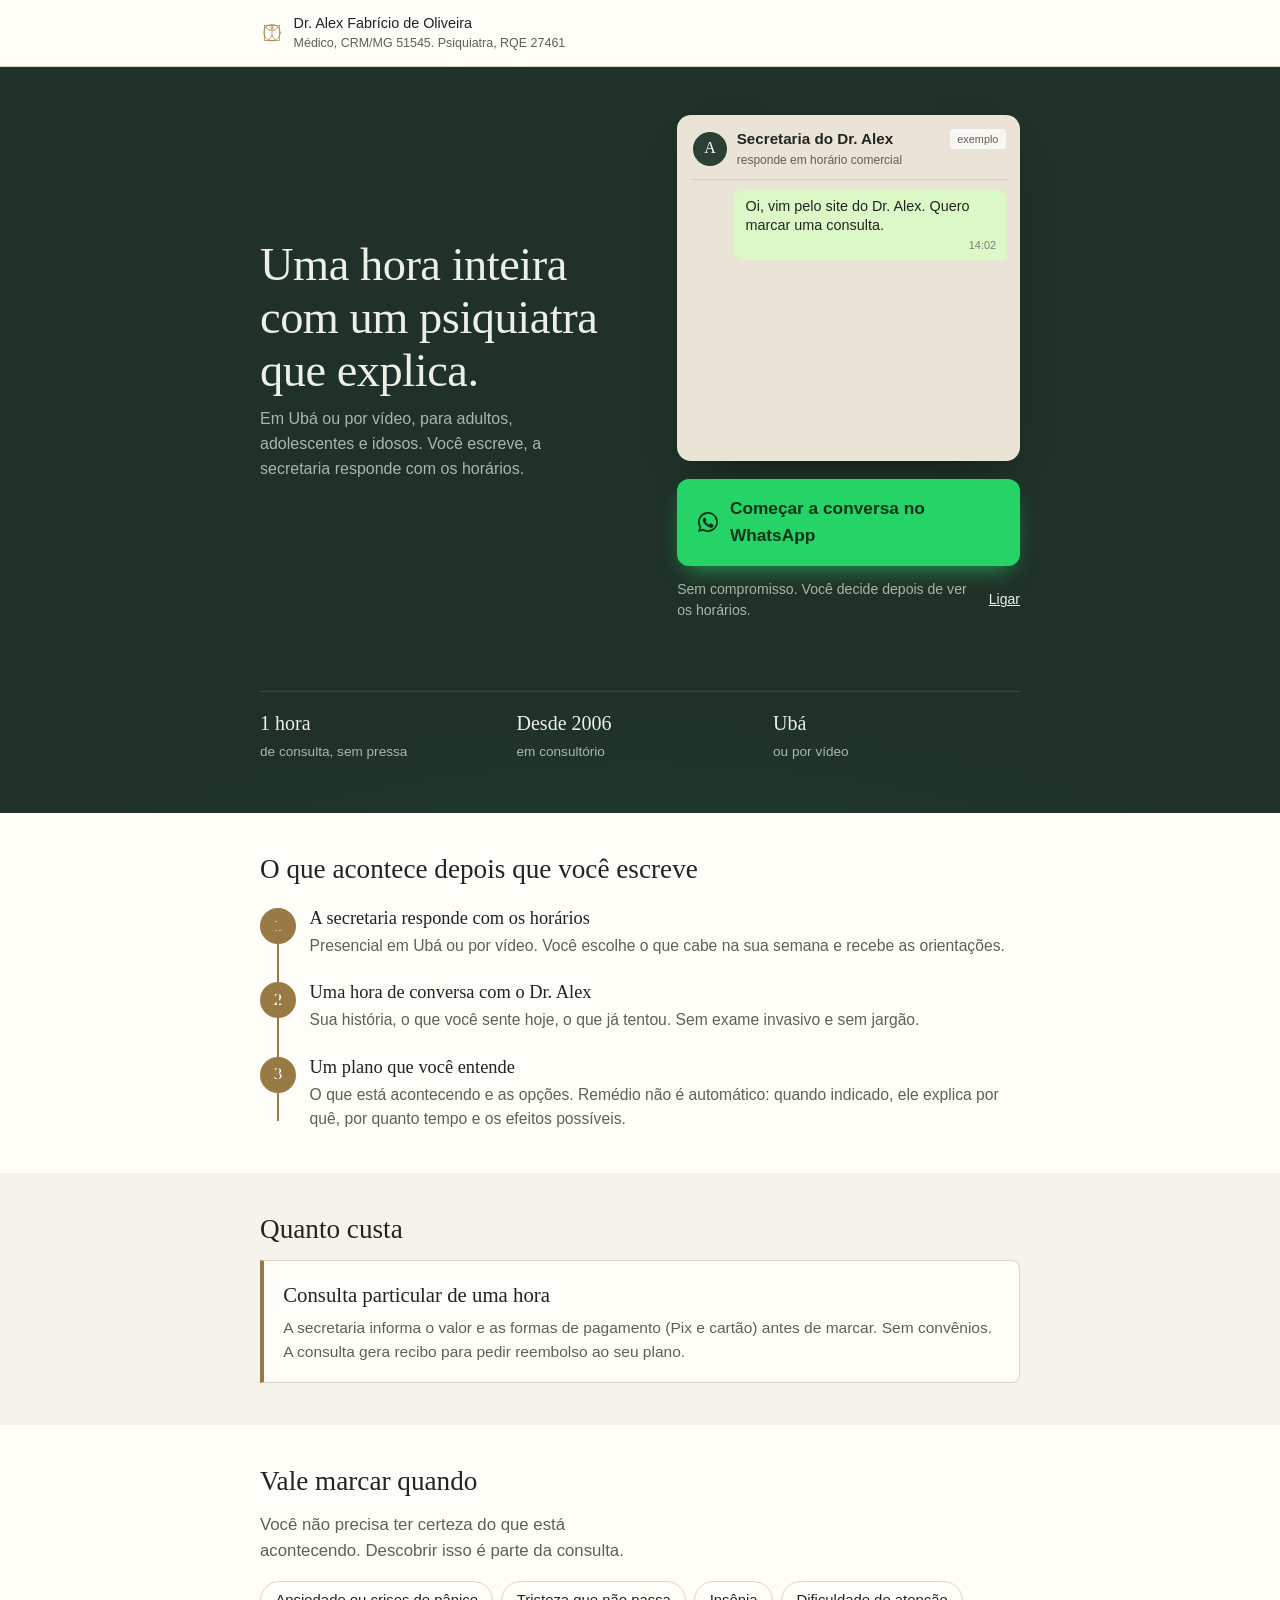
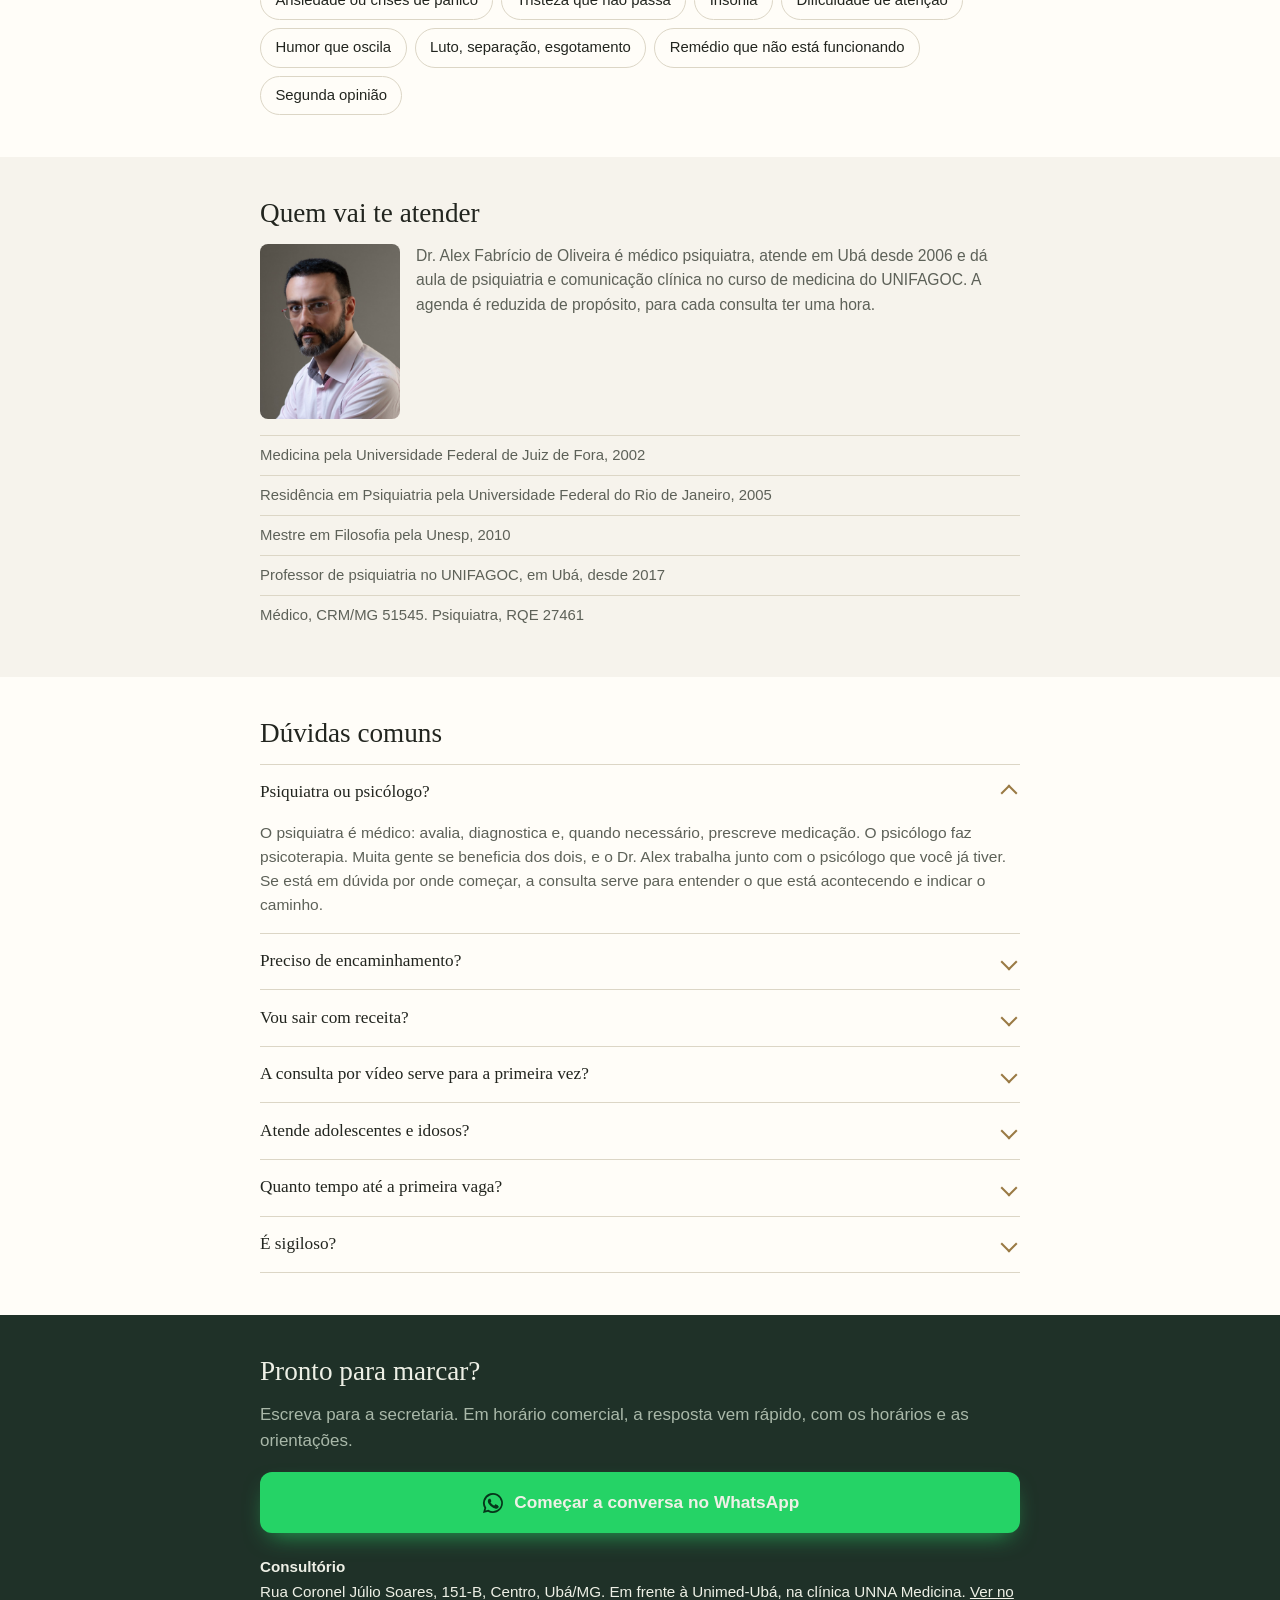
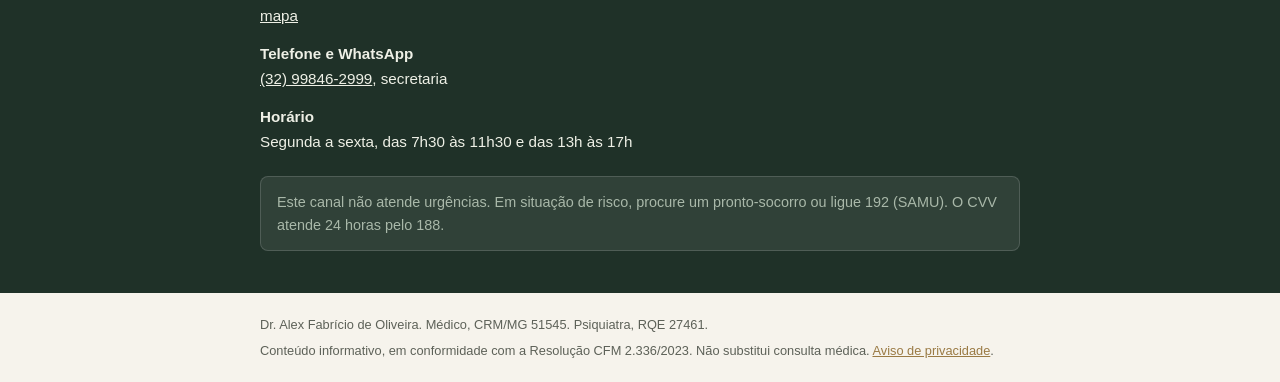
==== commit 0c391eb4: "Landing: cabeçalho claro Co-Authored-By: Claude Fable 5.1 <noreply@anthropic.com>" ====
--- a/consulta/index.html
+++ b/consulta/index.html
@@ -7,7 +7,7 @@
   <meta name="description" content="Psiquiatra em Ubá/MG. Consulta particular de uma hora, presencial ou por vídeo, para adultos, adolescentes e idosos. Escreva para a secretaria no WhatsApp e receba os horários.">
   <meta name="robots" content="index, follow">
   <link rel="canonical" href="https://dralexfabricio.com.br/consulta/">
-  <meta name="theme-color" content="#1f3128">
+  <meta name="theme-color" content="#fffdf8">
   <meta property="og:type" content="website">
   <meta property="og:locale" content="pt_BR">
   <meta property="og:title" content="Psiquiatra em Ubá/MG · Consulta de 1 hora">
@@ -42,13 +42,13 @@
     p{margin:0 0 1em}
 
     /* ---------- topo ---------- */
-    .topo{background:var(--verde);color:var(--verde-texto);padding:.9rem 0 .2rem}
+    .topo{background:var(--branco);color:var(--tinta);padding:.75rem 0;border-bottom:1px solid var(--linha)}
     .topo .c{display:flex;align-items:center;gap:.6rem;font-size:.9rem}
-    .topo svg{width:22px;height:22px;color:var(--verde-mudo);flex:none}
-    .topo small{display:block;color:var(--verde-mudo);font-size:.78rem}
+    .topo svg{width:24px;height:24px;color:var(--ouro);flex:none}
+    .topo small{display:block;color:var(--cinza);font-size:.78rem}
 
     /* ---------- herói ---------- */
-    .hero{background:var(--verde);color:var(--verde-texto);padding:1.1rem 0 2rem;position:relative;overflow:hidden}
+    .hero{background:var(--verde);color:var(--verde-texto);padding:1.5rem 0 2rem;position:relative;overflow:hidden}
     .hero::after{content:"";position:absolute;inset:auto -20% -40% -20%;height:60%;background:radial-gradient(ellipse at 50% 100%,rgba(37,211,102,.14),transparent 65%);pointer-events:none}
     .hero .c{position:relative;z-index:1}
     .hero h1{font-size:clamp(1.8rem,7.2vw,2.9rem);letter-spacing:-.01em;margin-bottom:.6rem}
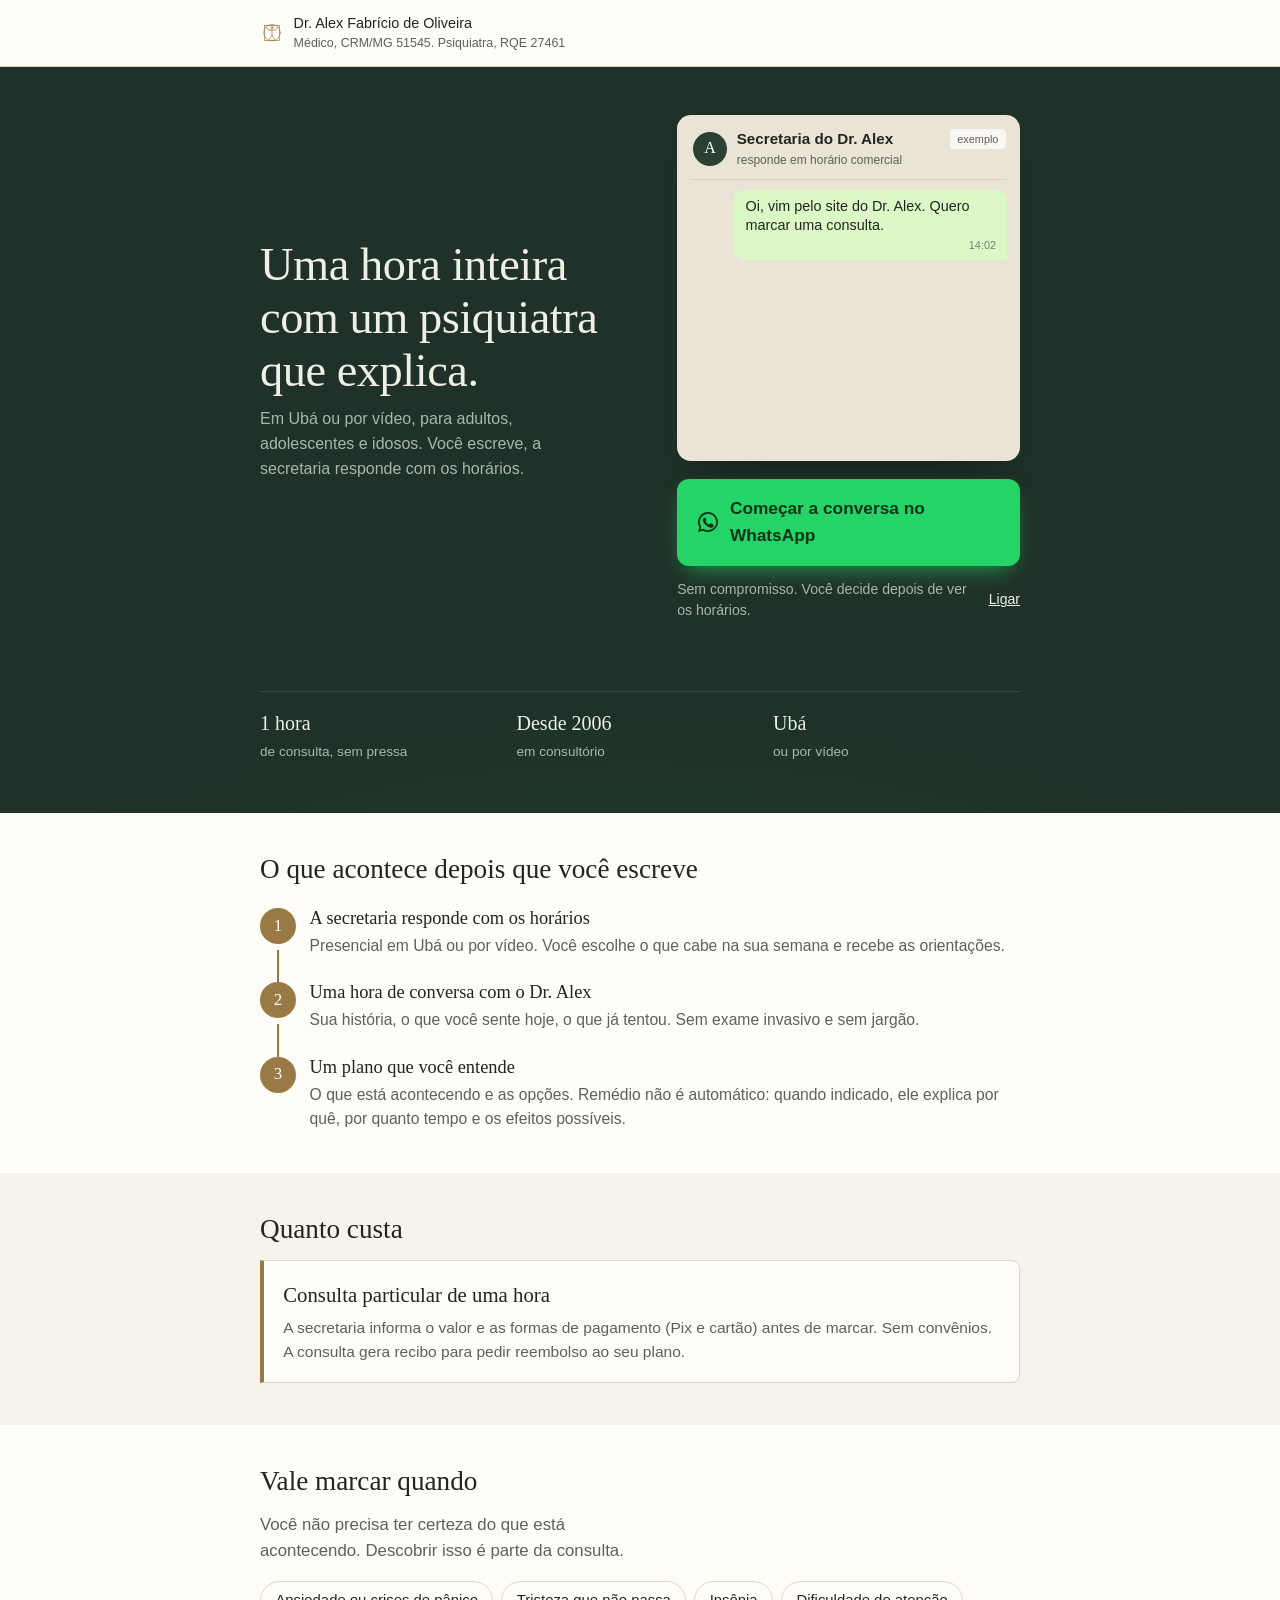
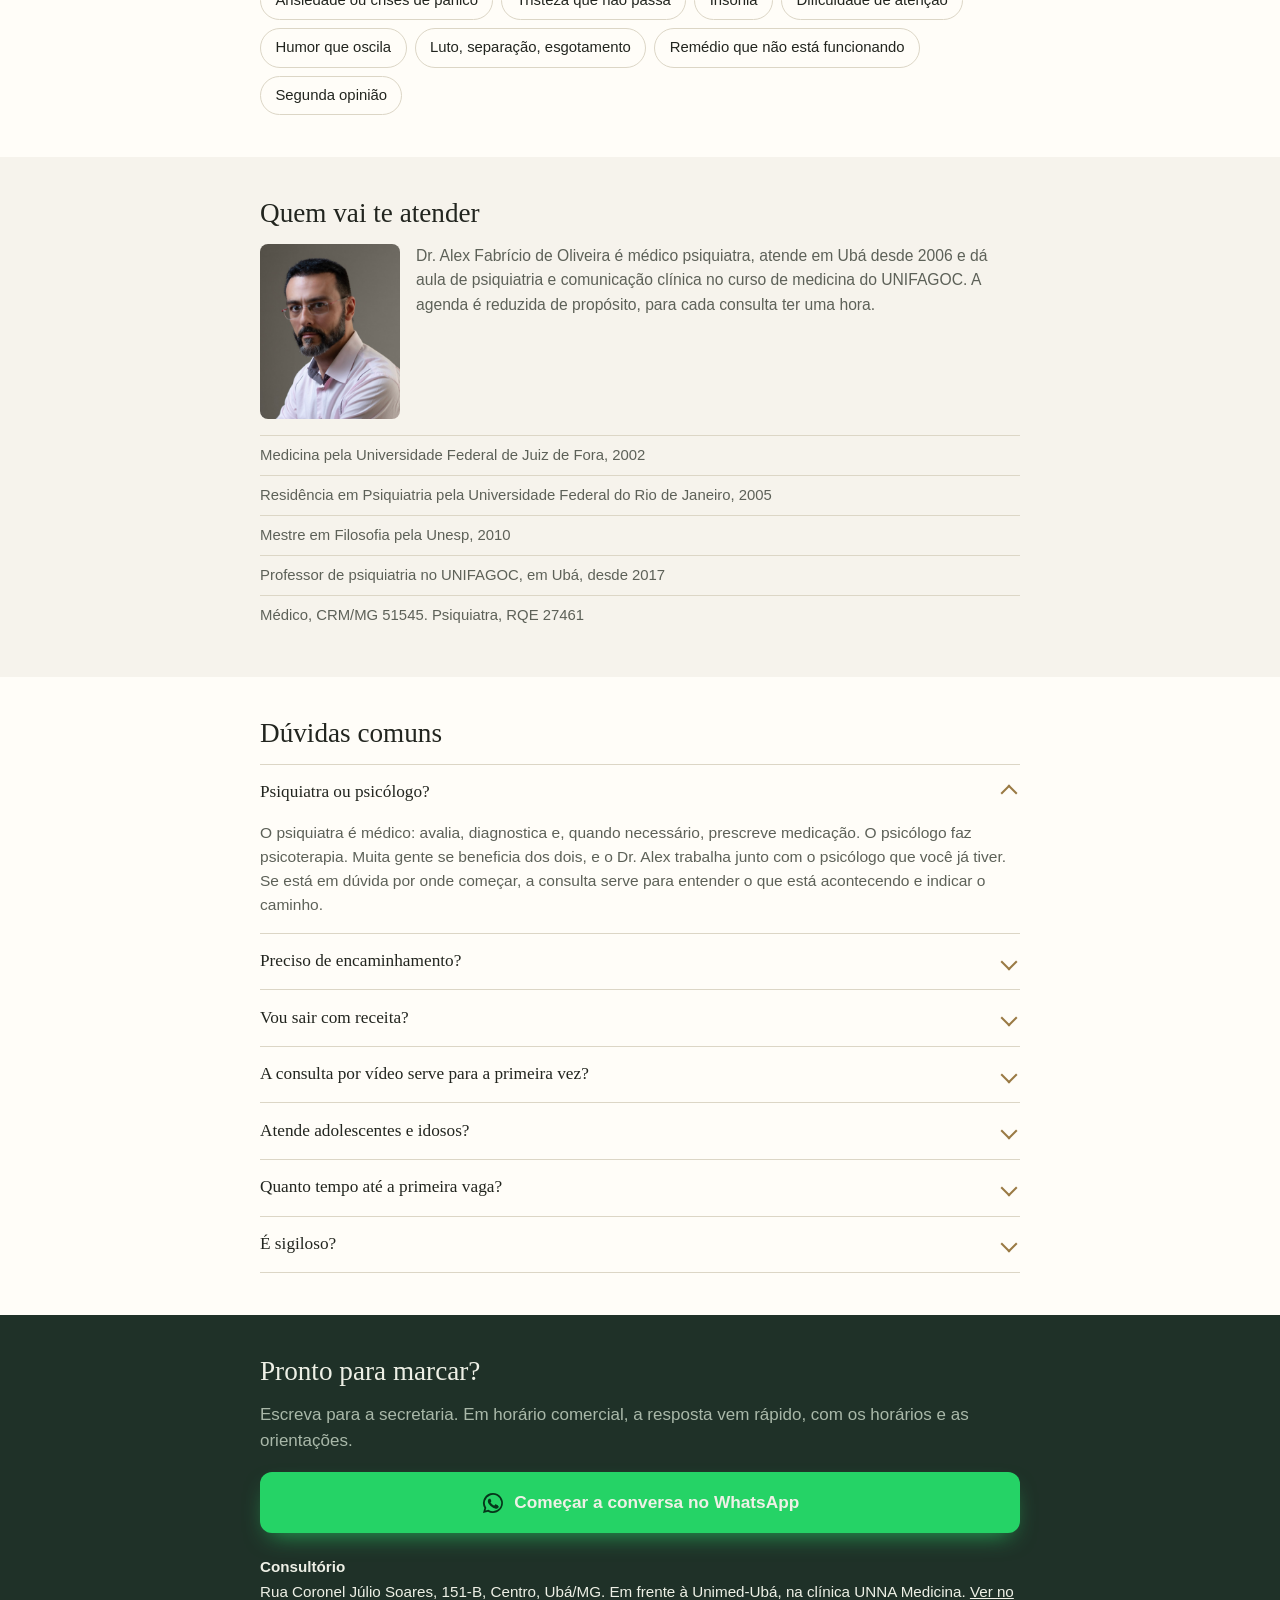
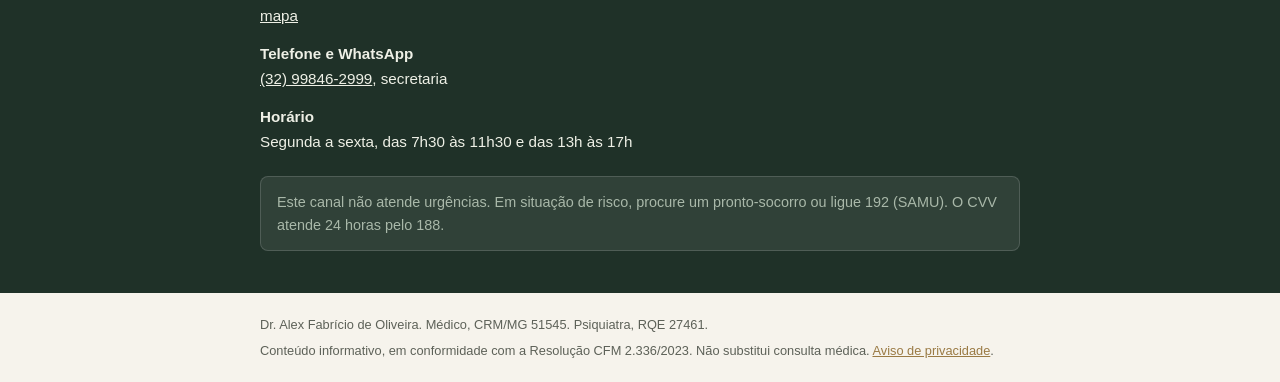
==== commit 173ad438: "Landing: linha dos passos entre os círculos, sem atravessar os números Co-Authored-By: Claude Fable " ====
--- a/consulta/index.html
+++ b/consulta/index.html
@@ -88,15 +88,16 @@
     .branco{background:var(--branco)}
     .lead{font-size:1.05rem;color:var(--cinza);max-width:40ch}
 
-    .passos{list-style:none;margin:1.4rem 0 0;padding:0;position:relative}
-    .passos::before{content:"";position:absolute;left:17px;top:10px;bottom:10px;width:2px;background:var(--linha)}
-    .passos::after{content:"";position:absolute;left:17px;top:10px;width:2px;height:0;background:var(--ouro);transition:height 1.6s cubic-bezier(.4,0,.2,1)}
-    .passos.on::after{height:calc(100% - 20px)}
+    .passos{list-style:none;margin:1.4rem 0 0;padding:0}
     .passos li{position:relative;padding:0 0 1.5rem 3.1rem}
     .passos li:last-child{padding-bottom:0}
+    .passos li:not(:last-child)::before{content:"";position:absolute;left:17px;top:42px;height:calc(100% - 42px);width:2px;background:var(--linha)}
+    .passos li:not(:last-child)::after{content:"";position:absolute;left:17px;top:42px;height:0;width:2px;background:var(--ouro);transition:height .7s ease}
+    .passos.on li:not(:last-child)::after{height:calc(100% - 42px)}
+    .passos.on li:nth-child(2)::after{transition-delay:.7s}
     .passos .n{position:absolute;left:0;top:0;width:36px;height:36px;border-radius:50%;background:var(--branco);border:2px solid var(--linha);display:grid;place-items:center;font-family:var(--serif);color:var(--ouro);transition:border-color .4s,background .4s,color .4s}
     .passos.on .n{border-color:var(--ouro);background:var(--ouro);color:#fff}
-    .passos.on li:nth-child(2) .n{transition-delay:.6s}.passos.on li:nth-child(3) .n{transition-delay:1.2s}
+    .passos.on li:nth-child(2) .n{transition-delay:.7s}.passos.on li:nth-child(3) .n{transition-delay:1.4s}
     .passos p{margin:0;color:var(--cinza);font-size:.98rem}
 
     .preco{background:var(--branco);border:1px solid var(--linha);border-left:4px solid var(--ouro);padding:1.1rem 1.2rem;border-radius:0 8px 8px 0}
@@ -154,7 +155,7 @@
       .b{opacity:1;transform:none;transition:none}
       .dig{display:none!important}
       .cta.pulsa::before{animation:none}
-      .passos::after{transition:none}
+      .passos li::after{transition:none}
       .fixa{transition:none}
       .resp{transition:none}
     }
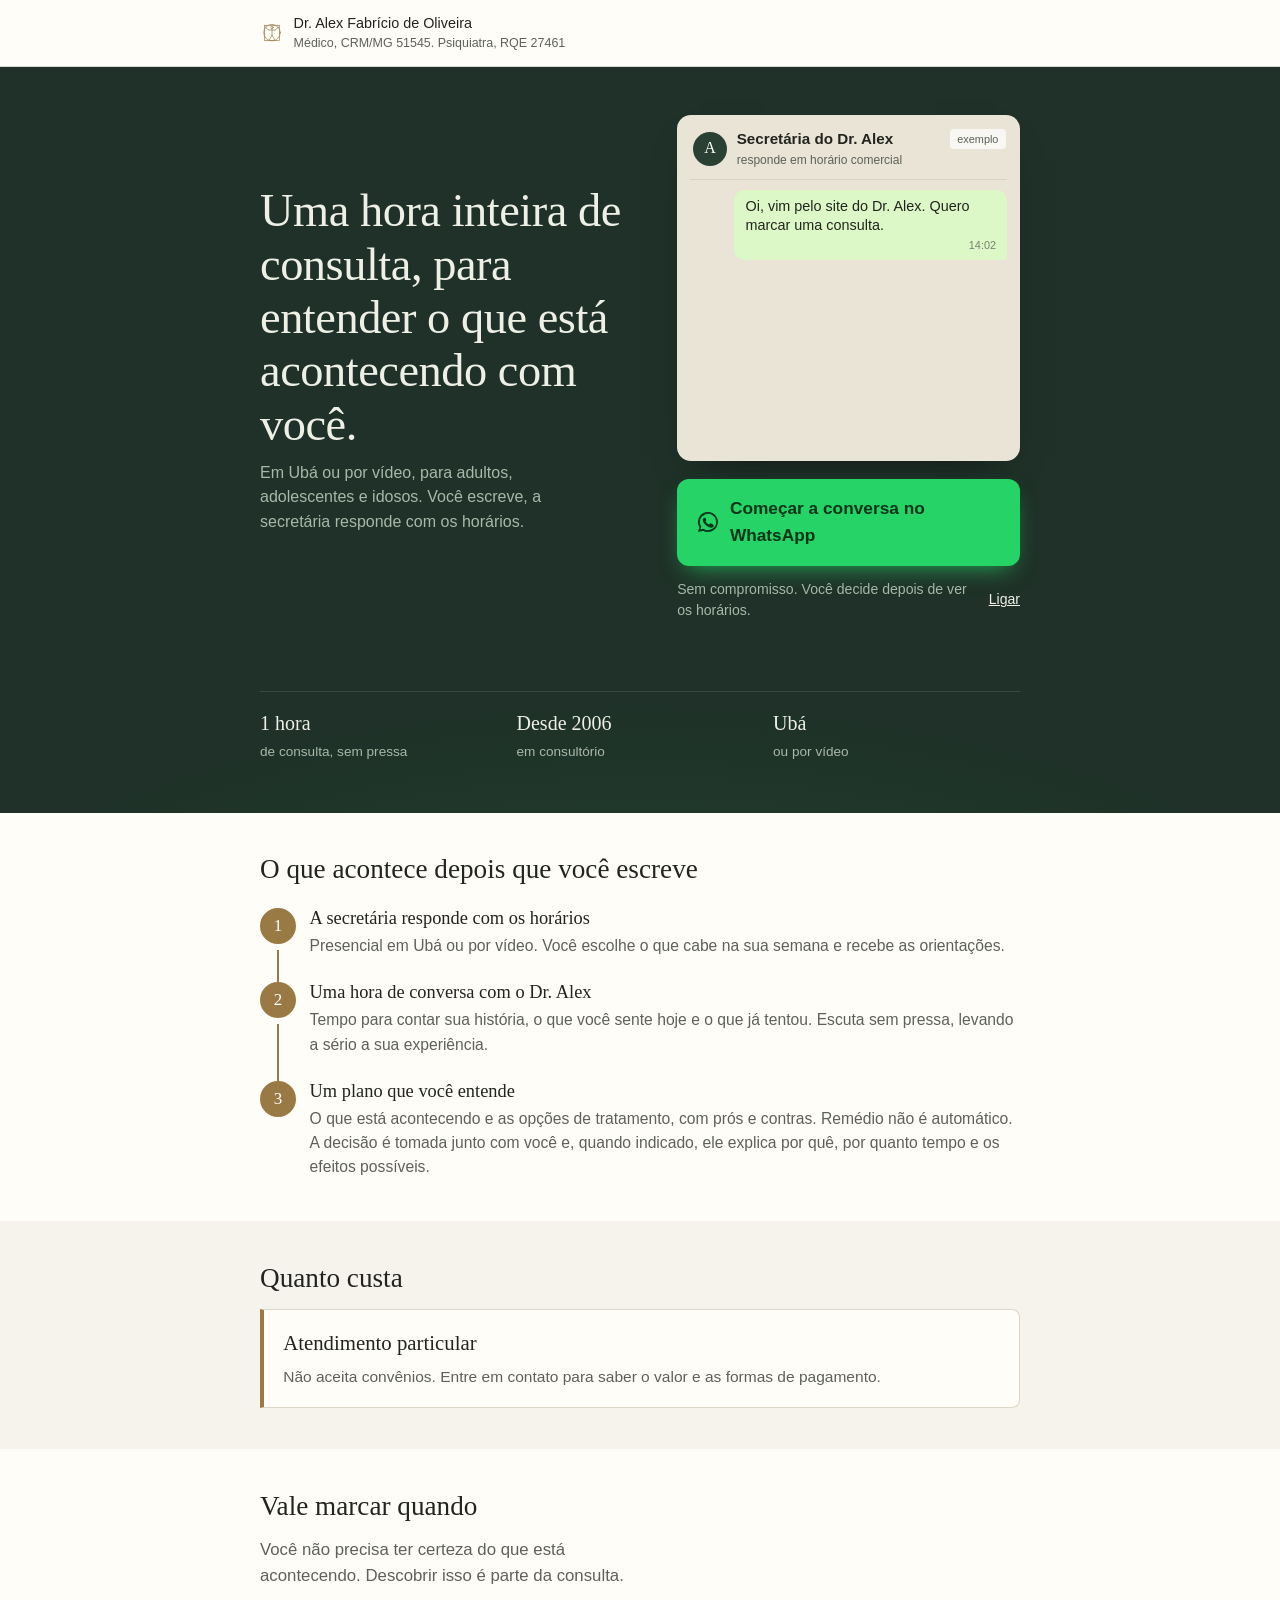
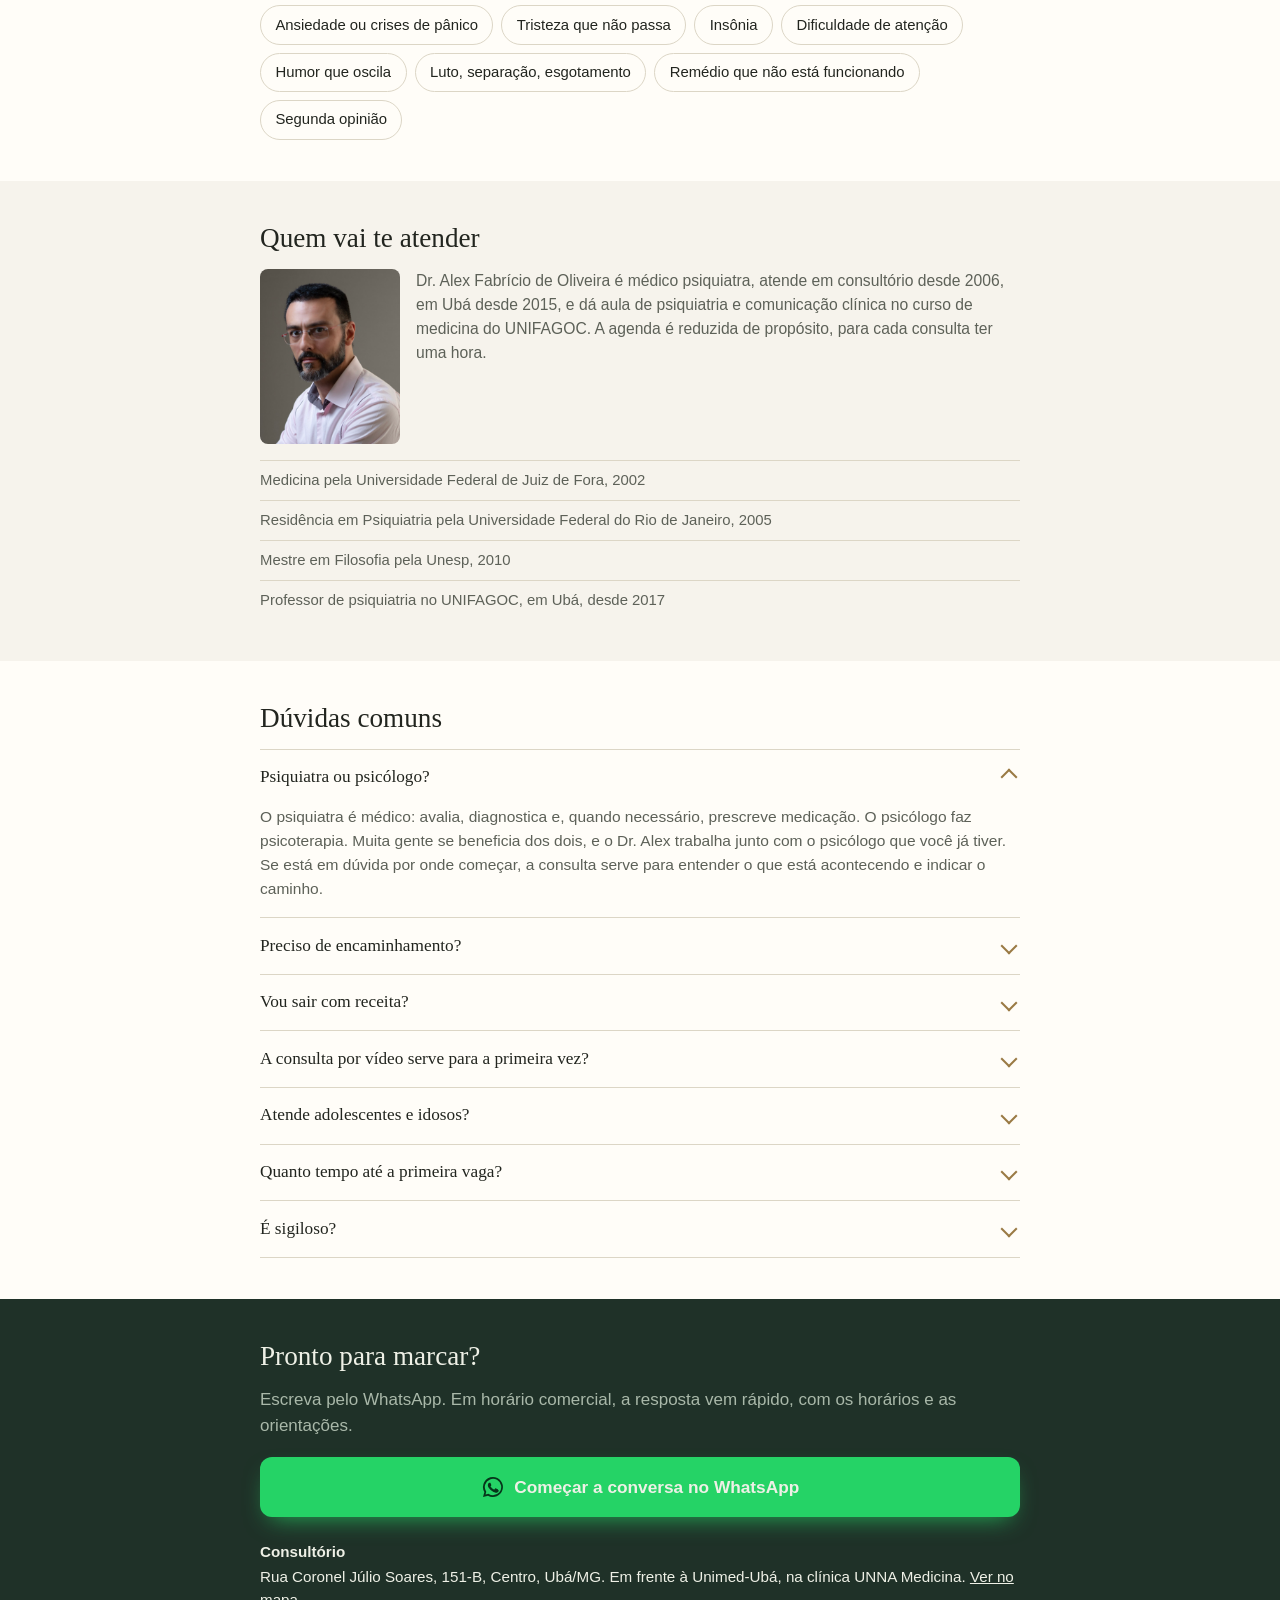
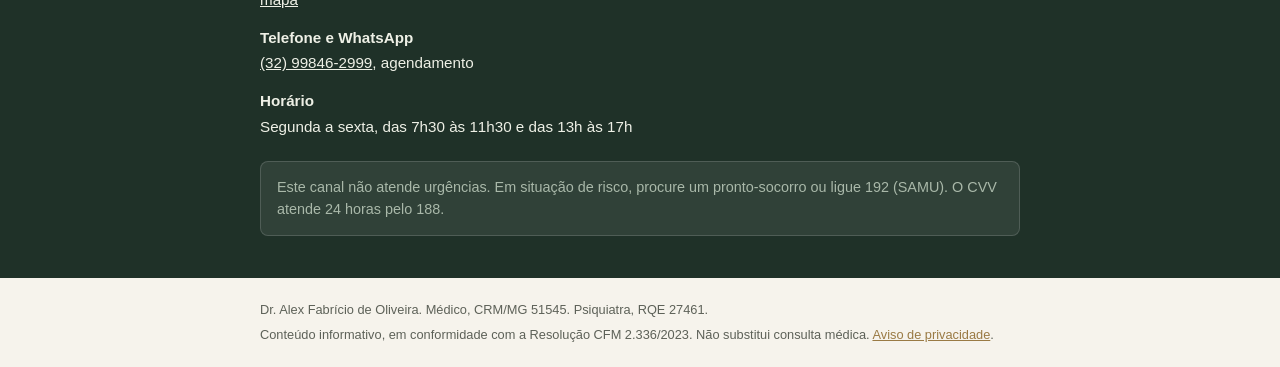
==== commit d983f7f5: "Landing e home: revisão do Dr. Alex (27/10) e secretária com acento - Título da landing sem comparaç" ====
--- a/consulta/index.html
+++ b/consulta/index.html
@@ -4,20 +4,20 @@
   <meta charset="utf-8">
   <meta name="viewport" content="width=device-width, initial-scale=1">
   <title>Psiquiatra em Ubá/MG · Consulta de 1 hora · Dr. Alex Fabrício de Oliveira</title>
-  <meta name="description" content="Psiquiatra em Ubá/MG. Consulta particular de uma hora, presencial ou por vídeo, para adultos, adolescentes e idosos. Escreva para a secretaria no WhatsApp e receba os horários.">
+  <meta name="description" content="Psiquiatra em Ubá/MG. Consulta particular de uma hora, presencial ou por vídeo, para adultos, adolescentes e idosos. Escreva para a secretária no WhatsApp e receba os horários.">
   <meta name="robots" content="index, follow">
   <link rel="canonical" href="https://dralexfabricio.com.br/consulta/">
   <meta name="theme-color" content="#fffdf8">
   <meta property="og:type" content="website">
   <meta property="og:locale" content="pt_BR">
   <meta property="og:title" content="Psiquiatra em Ubá/MG · Consulta de 1 hora">
-  <meta property="og:description" content="Dr. Alex Fabrício de Oliveira, médico, CRM/MG 51545, psiquiatra, RQE 27461. Presencial em Ubá ou por vídeo. Escreva para a secretaria no WhatsApp.">
+  <meta property="og:description" content="Dr. Alex Fabrício de Oliveira, médico, CRM/MG 51545, psiquiatra, RQE 27461. Presencial em Ubá ou por vídeo. Escreva para a secretária no WhatsApp.">
   <meta property="og:url" content="https://dralexfabricio.com.br/consulta/">
   <meta property="og:image" content="https://dralexfabricio.com.br/assets/og.png">
   <link rel="icon" href="../favicon.svg" type="image/svg+xml">
   <!--
     Página de destino dos anúncios do Google (fundo de funil: "psiquiatra em Ubá", cidades vizinhas, "psiquiatra online").
-    Mobile first. Uma ação: WhatsApp da secretaria. O herói mostra uma conversa de exemplo que se escreve sozinha.
+    Mobile first. Uma ação: WhatsApp da secretária. O herói mostra uma conversa de exemplo que se escreve sozinha.
     Cidade no título por ?cidade=slug (lista CIDADES no script). data-conv nos links para a tag do Google Ads.
     Res. CFM 2.336/2023: nome + médico + CRM + psiquiatra + RQE; sem promessa, superlativo ou depoimento.
     Nenhum dado de saúde em URL, tag ou servidor. prefers-reduced-motion respeitado.
@@ -177,13 +177,13 @@
 <main>
   <div class="hero"><div class="c">
     <div>
-      <h1 id="titulo">Uma hora inteira com um psiquiatra que explica.</h1>
-      <p class="sub" id="sub">Em Ubá ou por vídeo, para adultos, adolescentes e idosos. Você escreve, a secretaria responde com os horários.</p>
+      <h1 id="titulo">Uma hora inteira de consulta, para entender o que está acontecendo com você.</h1>
+      <p class="sub" id="sub">Em Ubá ou por vídeo, para adultos, adolescentes e idosos. Você escreve, a secretária responde com os horários.</p>
     </div>
     <div>
       <div class="chat" aria-label="Exemplo de como é marcar pelo WhatsApp">
         <span class="ex">exemplo</span>
-        <div class="cab"><span class="av" aria-hidden="true">A</span><div><b>Secretaria do Dr. Alex</b><small>responde em horário comercial</small></div></div>
+        <div class="cab"><span class="av" aria-hidden="true">A</span><div><b>Secretária do Dr. Alex</b><small>responde em horário comercial</small></div></div>
         <div class="fio" id="fio">
           <div class="b eu">Oi, vim pelo site do Dr. Alex. Quero marcar uma consulta.<time>14:02</time></div>
           <div class="dig" id="dig" aria-hidden="true"><i></i><i></i><i></i></div>
@@ -205,18 +205,18 @@
   <section class="branco"><div class="c">
     <h2>O que acontece depois que você escreve</h2>
     <ol class="passos" id="passos">
-      <li><span class="n">1</span><h3>A secretaria responde com os horários</h3><p>Presencial em Ubá ou por vídeo. Você escolhe o que cabe na sua semana e recebe as orientações.</p></li>
-      <li><span class="n">2</span><h3>Uma hora de conversa com o Dr. Alex</h3><p>Sua história, o que você sente hoje, o que já tentou. Sem exame invasivo e sem jargão.</p></li>
-      <li><span class="n">3</span><h3>Um plano que você entende</h3><p>O que está acontecendo e as opções. Remédio não é automático: quando indicado, ele explica por quê, por quanto tempo e os efeitos possíveis.</p></li>
+      <li><span class="n">1</span><h3>A secretária responde com os horários</h3><p>Presencial em Ubá ou por vídeo. Você escolhe o que cabe na sua semana e recebe as orientações.</p></li>
+      <li><span class="n">2</span><h3>Uma hora de conversa com o Dr. Alex</h3><p>Tempo para contar sua história, o que você sente hoje e o que já tentou. Escuta sem pressa, levando a sério a sua experiência.</p></li>
+      <li><span class="n">3</span><h3>Um plano que você entende</h3><p>O que está acontecendo e as opções de tratamento, com prós e contras. Remédio não é automático. A decisão é tomada junto com você e, quando indicado, ele explica por quê, por quanto tempo e os efeitos possíveis.</p></li>
     </ol>
   </div></section>
 
   <section><div class="c">
     <h2>Quanto custa</h2>
     <div class="preco">
-      <b>Consulta particular de uma hora</b>
-      <!-- data-fill="valor": quando o Dr. Alex autorizar, trocar por "R$ ___. Pix e cartão. Recibo para reembolso." -->
-      <p data-fill="valor">A secretaria informa o valor e as formas de pagamento (Pix e cartão) antes de marcar. Sem convênios. A consulta gera recibo para pedir reembolso ao seu plano.</p>
+      <b>Atendimento particular</b>
+      <!-- O Dr. Alex não quer o valor na página (grupo, 27/10). data-fill="valor" fica só para o caso de mudar de ideia. -->
+      <p data-fill="valor">Não aceita convênios. Entre em contato para saber o valor e as formas de pagamento.</p>
     </div>
   </div></section>
 
@@ -233,7 +233,7 @@
     <div class="quem">
       <img src="../assets/retrato.jpg" srcset="../assets/retrato.jpg 1x, ../assets/retrato@2x.jpg 2x" width="800" height="1000" alt="Dr. Alex Fabrício de Oliveira, psiquiatra em Ubá/MG" loading="lazy">
       <div>
-        <p>Dr. Alex Fabrício de Oliveira é médico psiquiatra, atende em Ubá desde 2006 e dá aula de psiquiatria e comunicação clínica no curso de medicina do UNIFAGOC. A agenda é reduzida de propósito, para cada consulta ter uma hora.</p>
+        <p>Dr. Alex Fabrício de Oliveira é médico psiquiatra, atende em consultório desde 2006, em Ubá desde 2015, e dá aula de psiquiatria e comunicação clínica no curso de medicina do UNIFAGOC. A agenda é reduzida de propósito, para cada consulta ter uma hora.</p>
       </div>
     </div>
     <ul class="cred">
@@ -241,28 +241,29 @@
       <li>Residência em Psiquiatria pela Universidade Federal do Rio de Janeiro, 2005</li>
       <li>Mestre em Filosofia pela Unesp, 2010</li>
       <li>Professor de psiquiatria no UNIFAGOC, em Ubá, desde 2017</li>
-      <li>Médico, CRM/MG 51545. Psiquiatra, RQE 27461</li>
     </ul>
   </div></section>
 
   <section class="branco"><div class="c">
     <h2>Dúvidas comuns</h2>
     <details open><summary>Psiquiatra ou psicólogo?</summary><div class="resp"><p>O psiquiatra é médico: avalia, diagnostica e, quando necessário, prescreve medicação. O psicólogo faz psicoterapia. Muita gente se beneficia dos dois, e o Dr. Alex trabalha junto com o psicólogo que você já tiver. Se está em dúvida por onde começar, a consulta serve para entender o que está acontecendo e indicar o caminho.</p></div></details>
-    <details><summary>Preciso de encaminhamento?</summary><div class="resp"><p>Não. É só escrever para a secretaria.</p></div></details>
-    <details><summary>Vou sair com receita?</summary><div class="resp"><p>Só se houver indicação, e sempre com a explicação do porquê, da duração e dos efeitos possíveis. Muitas consultas terminam sem receita.</p></div></details>
-    <details><summary>A consulta por vídeo serve para a primeira vez?</summary><div class="resp"><p>Sim. Segue as normas do CFM e tem a mesma duração. Ajuda quem mora em cidades vizinhas ou tem dificuldade de deslocamento.</p></div></details>
+    <details><summary>Preciso de encaminhamento?</summary><div class="resp"><p>Não. É só escrever pelo WhatsApp.</p></div></details>
+    <details><summary>Vou sair com receita?</summary><div class="resp"><p>Só se houver indicação, e sempre com a explicação do porquê, da duração e dos efeitos possíveis. Quando outros recursos forem mais importantes, como a psicoterapia, são eles que ele indica.</p></div></details>
+    <details><summary>A consulta por vídeo serve para a primeira vez?</summary><div class="resp"><p>Sim. Segue as normas do CFM e tem a mesma duração. Ajuda quem mora em cidades vizinhas ou tem dificuldade de deslocamento. Em algumas situações ela não é recomendada, principalmente para idosos ou pessoas com a saúde física frágil, quando é preciso um exame físico e a avaliação presencial.</p></div></details>
     <details><summary>Atende adolescentes e idosos?</summary><div class="resp"><p>Sim. Adolescentes com a participação da família, no que for combinado. Para idosos, o acompanhamento inclui memória, humor e sono. Crianças são encaminhadas a colegas especializados.</p></div></details>
-    <details><summary>Quanto tempo até a primeira vaga?</summary><div class="resp"><p>A secretaria informa na hora, pelo WhatsApp. Como a agenda é reduzida, vale escrever assim que decidir.</p></div></details>
-    <details><summary>É sigiloso?</summary><div class="resp"><p>Sim. Tudo o que você contar fica sob sigilo médico, inclusive o contato com a secretaria.</p></div></details>
+    <details><summary>Quanto tempo até a primeira vaga?</summary><div class="resp"><p>Você fica sabendo na hora, pelo WhatsApp. Como a agenda é reduzida, vale escrever assim que decidir.</p></div></details>
+    <details><summary>É sigiloso?</summary><div class="resp"><p>Sim. O que você contar na consulta e os seus dados de cadastro (nome, telefone, endereço) ficam sob sigilo médico.</p></div></details>
   </div></section>
 
   <section class="contato" id="contato"><div class="c">
     <h2>Pronto para marcar?</h2>
-    <p>Escreva para a secretaria. Em horário comercial, a resposta vem rápido, com os horários e as orientações.</p>
+    <p>Escreva pelo WhatsApp. Em horário comercial, a resposta vem rápido, com os horários e as orientações.</p>
+    <!-- Agendamento online (pedido do Alex no grupo, 27/10): quando ele mandar o link, colocar no href e tirar o hidden. Fica abaixo do WhatsApp, para quem já é paciente. -->
+    <p class="agenda-online" hidden><a data-fill="agendamento" href="" rel="noopener">Já é paciente? Agendar online</a></p>
     <a class="cta" data-conv="whatsapp" href="https://wa.me/5532998462999?text=Oi%2C%20vim%20pelo%20site%20do%20Dr.%20Alex.%20Quero%20marcar%20uma%20consulta." rel="noopener"><svg viewBox="0 0 24 24" aria-hidden="true"><path d="M12 2a10 10 0 0 0-8.6 15.1L2 22l5-1.3A10 10 0 1 0 12 2zm0 18.2a8.2 8.2 0 0 1-4.2-1.2l-.3-.2-3 .8.8-2.9-.2-.3A8.2 8.2 0 1 1 12 20.2zm4.5-6.1c-.2-.1-1.5-.7-1.7-.8s-.4-.1-.6.1-.6.8-.8 1-.3.2-.5.1a6.7 6.7 0 0 1-3.3-2.9c-.3-.4.3-.4.7-1.3.1-.2 0-.3 0-.4l-.8-1.8c-.2-.5-.4-.4-.6-.4h-.5a1 1 0 0 0-.7.3 3 3 0 0 0-.9 2.2 5.2 5.2 0 0 0 1.1 2.8 11.9 11.9 0 0 0 4.6 4.1c1.7.7 2.4.8 3.2.7a2.8 2.8 0 0 0 1.8-1.3 2.2 2.2 0 0 0 .2-1.3c-.1-.1-.3-.2-.5-.3z"/></svg>Começar a conversa no WhatsApp</a>
     <ul>
       <li><b>Consultório</b>Rua Coronel Júlio Soares, 151-B, Centro, Ubá/MG. Em frente à Unimed-Ubá, na clínica UNNA Medicina. <a data-conv="mapa" href="https://www.google.com/maps/search/?api=1&query=Rua+Coronel+J%C3%BAlio+Soares%2C+151-B%2C+Centro%2C+Ub%C3%A1+-+MG" rel="noopener">Ver no mapa</a></li>
-      <li><b>Telefone e WhatsApp</b><a data-conv="telefone" href="tel:+5532998462999">(32) 99846-2999</a>, secretaria</li>
+      <li><b>Telefone e WhatsApp</b><a data-conv="telefone" href="tel:+5532998462999">(32) 99846-2999</a>, agendamento</li>
       <li><b>Horário</b>Segunda a sexta, das 7h30 às 11h30 e das 13h às 17h</li>
     </ul>
     <div class="crise">Este canal não atende urgências. Em situação de risco, procure um pronto-socorro ou ligue 192 (SAMU). O CVV atende 24 horas pelo 188.</div>
@@ -274,7 +275,7 @@
   <p>Conteúdo informativo, em conformidade com a Resolução CFM 2.336/2023. Não substitui consulta médica. <a href="../privacidade.html">Aviso de privacidade</a>.</p>
 </div></footer>
 
-<a class="fixa" id="fixa" data-conv="whatsapp" href="https://wa.me/5532998462999?text=Oi%2C%20vim%20pelo%20site%20do%20Dr.%20Alex.%20Quero%20marcar%20uma%20consulta." rel="noopener"><svg viewBox="0 0 24 24" aria-hidden="true"><path d="M12 2a10 10 0 0 0-8.6 15.1L2 22l5-1.3A10 10 0 1 0 12 2zm0 18.2a8.2 8.2 0 0 1-4.2-1.2l-.3-.2-3 .8.8-2.9-.2-.3A8.2 8.2 0 1 1 12 20.2zm4.5-6.1c-.2-.1-1.5-.7-1.7-.8s-.4-.1-.6.1-.6.8-.8 1-.3.2-.5.1a6.7 6.7 0 0 1-3.3-2.9c-.3-.4.3-.4.7-1.3.1-.2 0-.3 0-.4l-.8-1.8c-.2-.5-.4-.4-.6-.4h-.5a1 1 0 0 0-.7.3 3 3 0 0 0-.9 2.2 5.2 5.2 0 0 0 1.1 2.8 11.9 11.9 0 0 0 4.6 4.1c1.7.7 2.4.8 3.2.7a2.8 2.8 0 0 0 1.8-1.3 2.2 2.2 0 0 0 .2-1.3c-.1-.1-.3-.2-.5-.3z"/></svg>Falar com a secretaria</a>
+<a class="fixa" id="fixa" data-conv="whatsapp" href="https://wa.me/5532998462999?text=Oi%2C%20vim%20pelo%20site%20do%20Dr.%20Alex.%20Quero%20marcar%20uma%20consulta." rel="noopener"><svg viewBox="0 0 24 24" aria-hidden="true"><path d="M12 2a10 10 0 0 0-8.6 15.1L2 22l5-1.3A10 10 0 1 0 12 2zm0 18.2a8.2 8.2 0 0 1-4.2-1.2l-.3-.2-3 .8.8-2.9-.2-.3A8.2 8.2 0 1 1 12 20.2zm4.5-6.1c-.2-.1-1.5-.7-1.7-.8s-.4-.1-.6.1-.6.8-.8 1-.3.2-.5.1a6.7 6.7 0 0 1-3.3-2.9c-.3-.4.3-.4.7-1.3.1-.2 0-.3 0-.4l-.8-1.8c-.2-.5-.4-.4-.6-.4h-.5a1 1 0 0 0-.7.3 3 3 0 0 0-.9 2.2 5.2 5.2 0 0 0 1.1 2.8 11.9 11.9 0 0 0 4.6 4.1c1.7.7 2.4.8 3.2.7a2.8 2.8 0 0 0 1.8-1.3 2.2 2.2 0 0 0 .2-1.3c-.1-.1-.3-.2-.5-.3z"/></svg>Falar com a secretária</a>
 
 <script>
 (function () {
@@ -297,7 +298,7 @@
     var c = CIDADES[q];
     document.getElementById('fato-local').textContent = c[0];
     document.getElementById('fato-local-sub').textContent = c[1];
-    if (c[2]) document.getElementById('sub').textContent = c[2] + ' Você escreve, a secretaria responde com os horários.';
+    if (c[2]) document.getElementById('sub').textContent = c[2] + ' Você escreve, a secretária responde com os horários.';
   }
 
   // Conversa de exemplo que se escreve sozinha (uma vez, ao abrir)
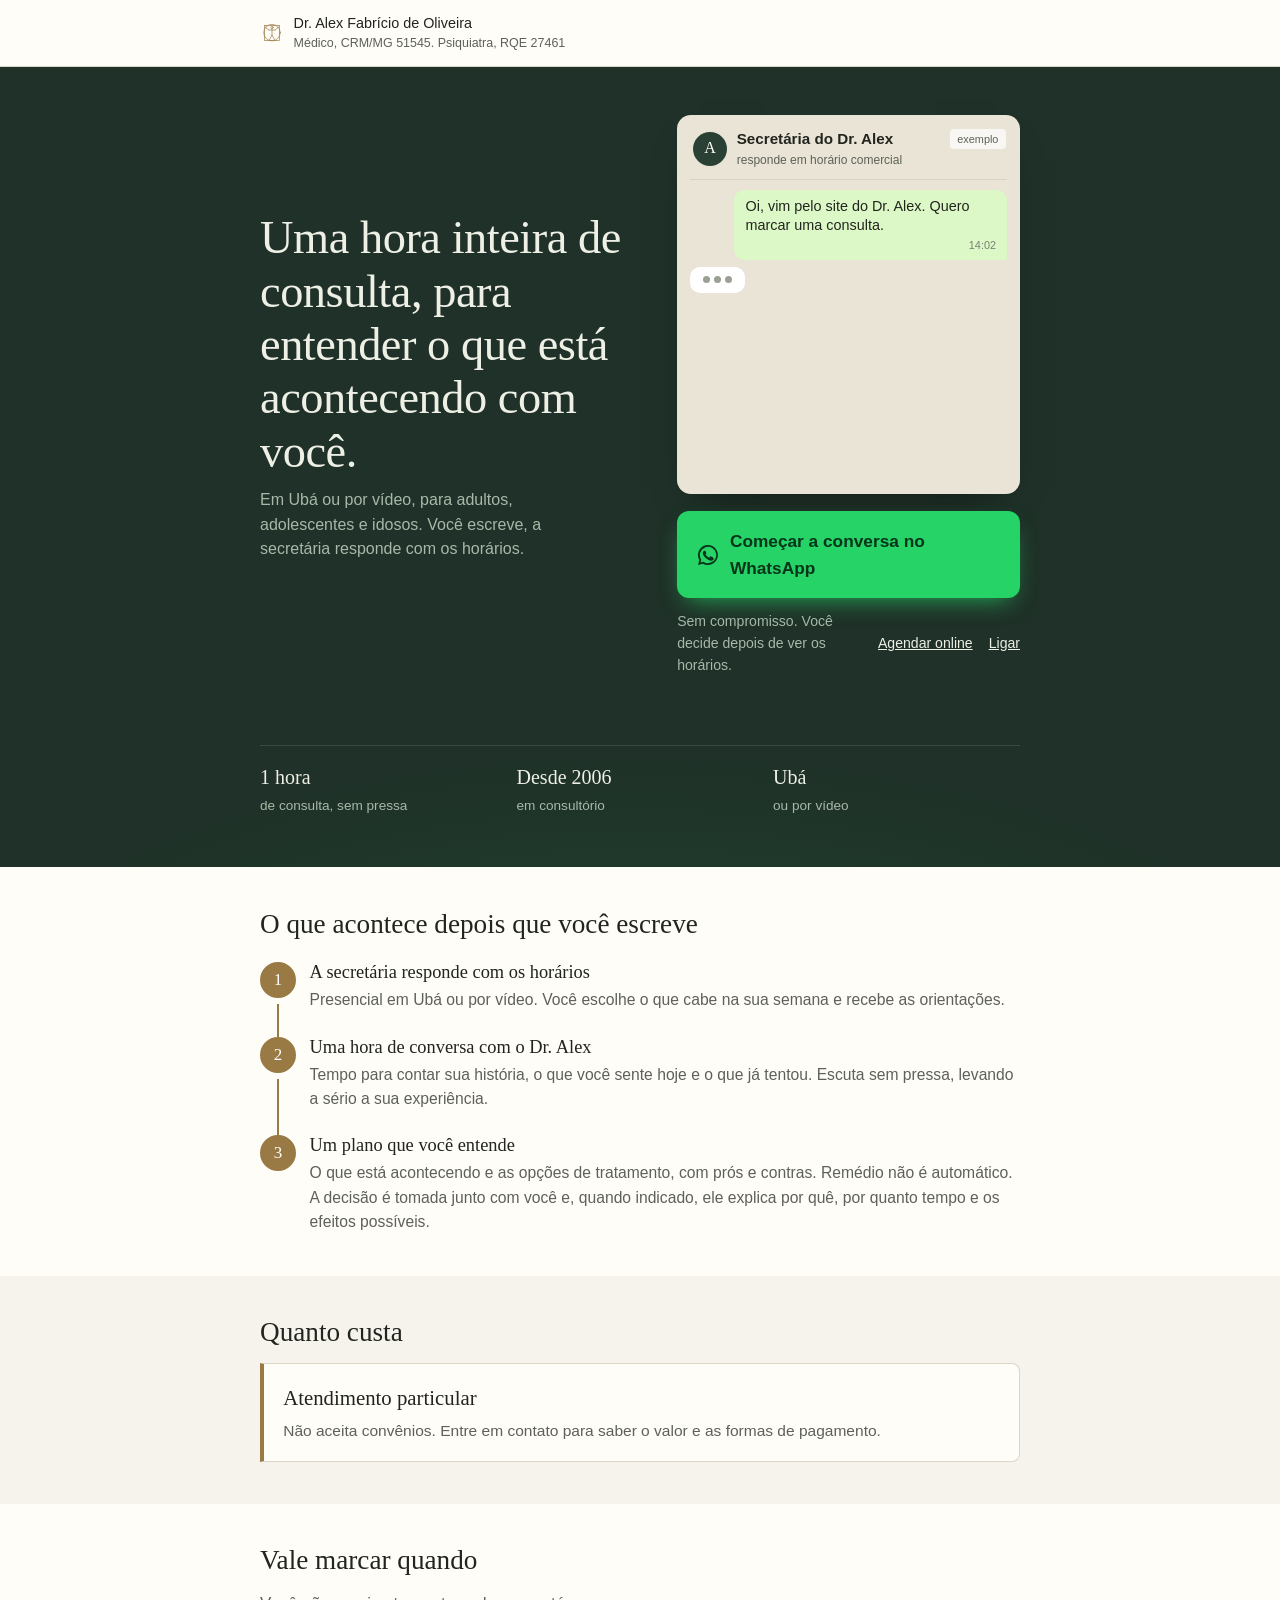
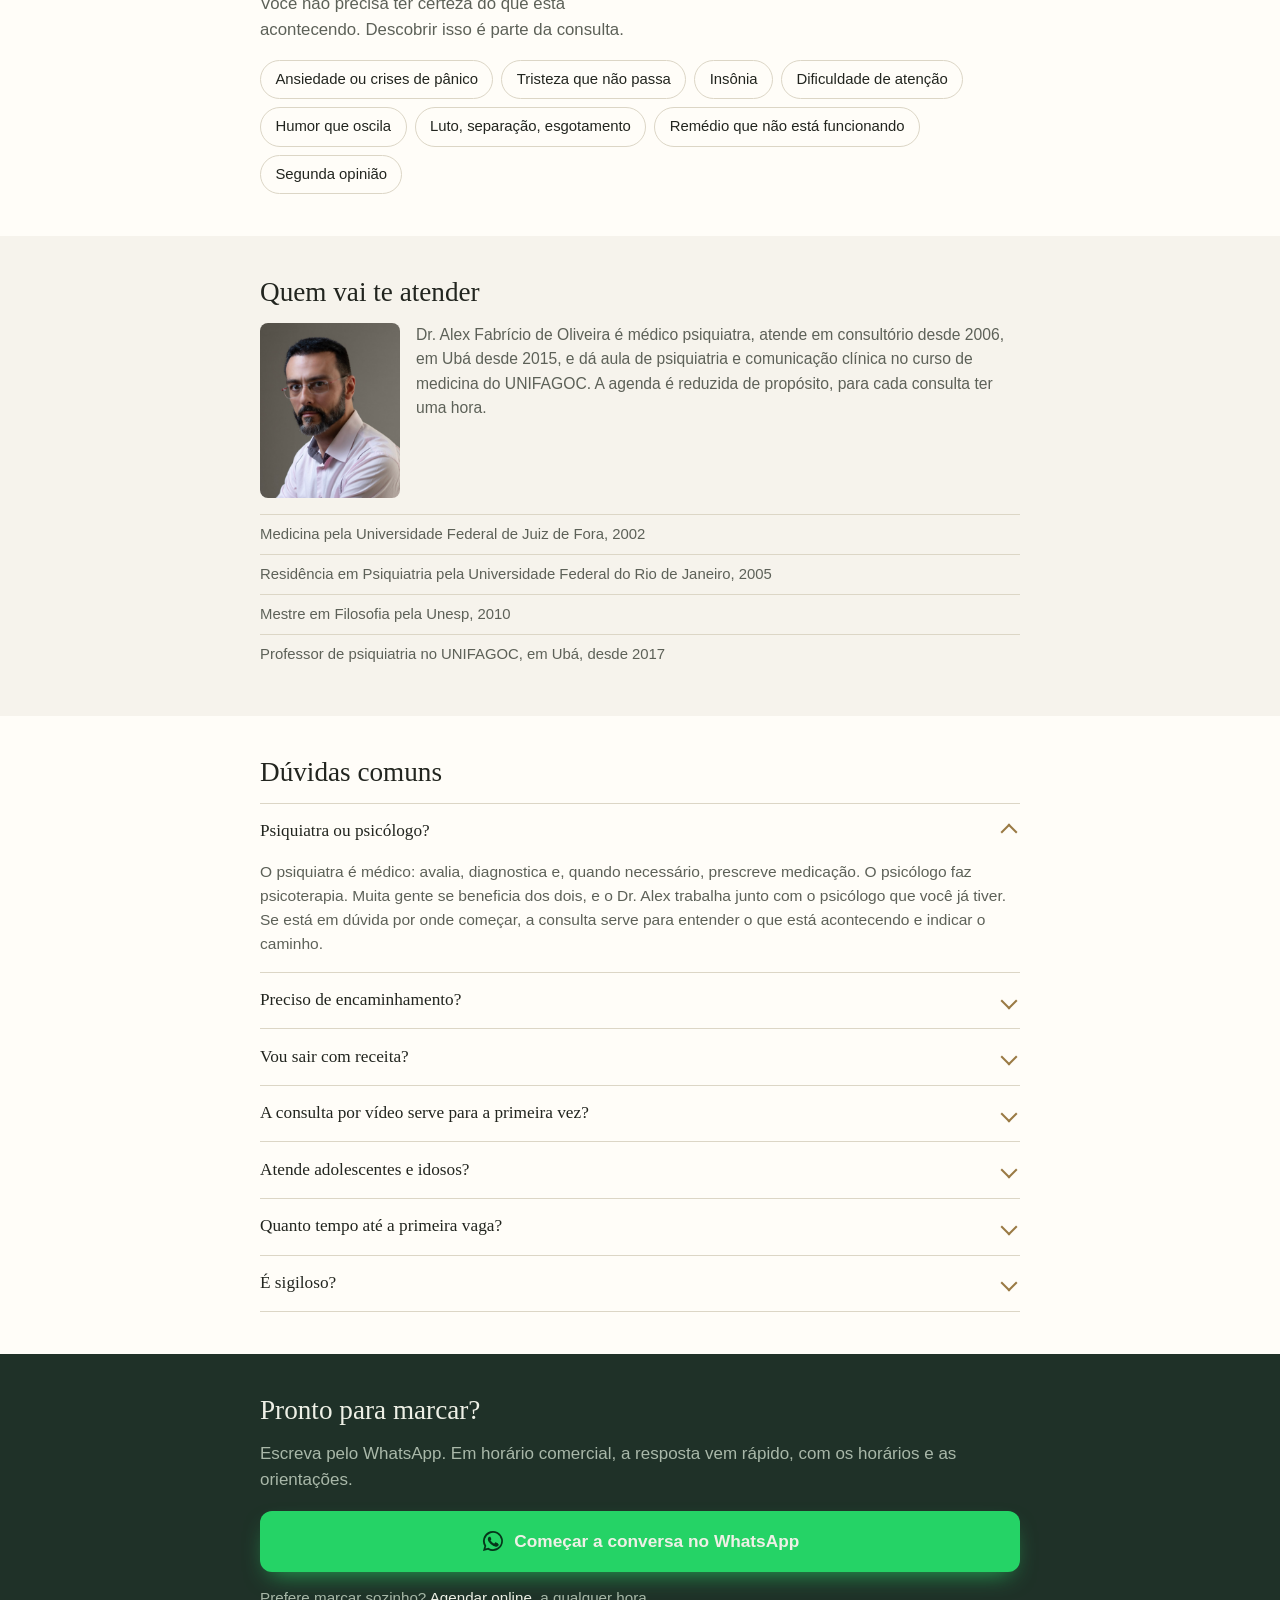
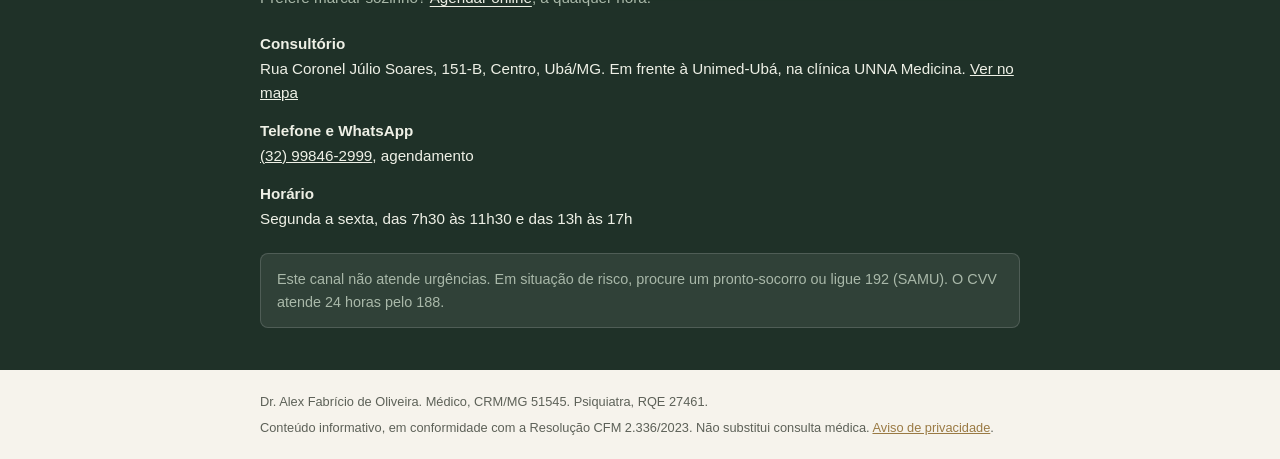
==== commit 065b3a4a: "Agendamento online (MedBook) na home e na landing /consulta/ Link https://medbook.com.br/dralexfabri" ====
--- a/consulta/index.html
+++ b/consulta/index.html
@@ -80,6 +80,9 @@
     @keyframes anel{0%{opacity:.9;transform:scale(1)}100%{opacity:0;transform:scale(1.08)}}
     .sec{display:flex;justify-content:space-between;align-items:center;gap:1rem;margin-top:.8rem;font-size:.88rem;color:var(--verde-mudo)}
     .sec a{color:var(--verde-texto)}
+    .sec-links{display:flex;gap:1rem;flex:none}
+    .agenda-online{margin:.9rem 0 0;font-size:.95rem;color:var(--verde-mudo)}
+    .agenda-online a{color:var(--verde-texto);text-decoration:underline;text-underline-offset:3px}
     .fatos{list-style:none;margin:1.8rem 0 0;padding:1rem 0 0;border-top:1px solid rgba(255,255,255,.12);display:grid;grid-template-columns:repeat(3,1fr);gap:.6rem;font-size:.85rem;color:var(--verde-mudo)}
     .fatos b{display:block;font-family:var(--serif);font-weight:400;font-size:1.25rem;color:var(--verde-texto);margin-bottom:.1rem}
 
@@ -193,7 +196,7 @@
         </div>
       </div>
       <a class="cta" id="cta" data-conv="whatsapp" href="https://wa.me/5532998462999?text=Oi%2C%20vim%20pelo%20site%20do%20Dr.%20Alex.%20Quero%20marcar%20uma%20consulta." rel="noopener"><svg viewBox="0 0 24 24" aria-hidden="true"><path d="M12 2a10 10 0 0 0-8.6 15.1L2 22l5-1.3A10 10 0 1 0 12 2zm0 18.2a8.2 8.2 0 0 1-4.2-1.2l-.3-.2-3 .8.8-2.9-.2-.3A8.2 8.2 0 1 1 12 20.2zm4.5-6.1c-.2-.1-1.5-.7-1.7-.8s-.4-.1-.6.1-.6.8-.8 1-.3.2-.5.1a6.7 6.7 0 0 1-3.3-2.9c-.3-.4.3-.4.7-1.3.1-.2 0-.3 0-.4l-.8-1.8c-.2-.5-.4-.4-.6-.4h-.5a1 1 0 0 0-.7.3 3 3 0 0 0-.9 2.2 5.2 5.2 0 0 0 1.1 2.8 11.9 11.9 0 0 0 4.6 4.1c1.7.7 2.4.8 3.2.7a2.8 2.8 0 0 0 1.8-1.3 2.2 2.2 0 0 0 .2-1.3c-.1-.1-.3-.2-.5-.3z"/></svg>Começar a conversa no WhatsApp</a>
-      <div class="sec"><span>Sem compromisso. Você decide depois de ver os horários.</span><a data-conv="telefone" href="tel:+5532998462999">Ligar</a></div>
+      <div class="sec"><span>Sem compromisso. Você decide depois de ver os horários.</span><span class="sec-links"><a data-conv="agendamento" data-fill="agendamento" href="https://medbook.com.br/dralexfabricio" rel="noopener">Agendar online</a><a data-conv="telefone" href="tel:+5532998462999">Ligar</a></span></div>
     </div>
     <ul class="fatos">
       <li><b>1 hora</b>de consulta, sem pressa</li>
@@ -258,9 +261,9 @@
   <section class="contato" id="contato"><div class="c">
     <h2>Pronto para marcar?</h2>
     <p>Escreva pelo WhatsApp. Em horário comercial, a resposta vem rápido, com os horários e as orientações.</p>
-    <!-- Agendamento online (pedido do Alex no grupo, 27/10): quando ele mandar o link, colocar no href e tirar o hidden. Fica abaixo do WhatsApp, para quem já é paciente. -->
-    <p class="agenda-online" hidden><a data-fill="agendamento" href="" rel="noopener">Já é paciente? Agendar online</a></p>
     <a class="cta" data-conv="whatsapp" href="https://wa.me/5532998462999?text=Oi%2C%20vim%20pelo%20site%20do%20Dr.%20Alex.%20Quero%20marcar%20uma%20consulta." rel="noopener"><svg viewBox="0 0 24 24" aria-hidden="true"><path d="M12 2a10 10 0 0 0-8.6 15.1L2 22l5-1.3A10 10 0 1 0 12 2zm0 18.2a8.2 8.2 0 0 1-4.2-1.2l-.3-.2-3 .8.8-2.9-.2-.3A8.2 8.2 0 1 1 12 20.2zm4.5-6.1c-.2-.1-1.5-.7-1.7-.8s-.4-.1-.6.1-.6.8-.8 1-.3.2-.5.1a6.7 6.7 0 0 1-3.3-2.9c-.3-.4.3-.4.7-1.3.1-.2 0-.3 0-.4l-.8-1.8c-.2-.5-.4-.4-.6-.4h-.5a1 1 0 0 0-.7.3 3 3 0 0 0-.9 2.2 5.2 5.2 0 0 0 1.1 2.8 11.9 11.9 0 0 0 4.6 4.1c1.7.7 2.4.8 3.2.7a2.8 2.8 0 0 0 1.8-1.3 2.2 2.2 0 0 0 .2-1.3c-.1-.1-.3-.2-.5-.3z"/></svg>Começar a conversa no WhatsApp</a>
+    <!-- Agendamento online (MedBook, link do Alex em 29/10; endereço novo aprovado lá em 05/11) -->
+    <p class="agenda-online">Prefere marcar sozinho? <a data-conv="agendamento" data-fill="agendamento" href="https://medbook.com.br/dralexfabricio" rel="noopener">Agendar online</a>, a qualquer hora.</p>
     <ul>
       <li><b>Consultório</b>Rua Coronel Júlio Soares, 151-B, Centro, Ubá/MG. Em frente à Unimed-Ubá, na clínica UNNA Medicina. <a data-conv="mapa" href="https://www.google.com/maps/search/?api=1&query=Rua+Coronel+J%C3%BAlio+Soares%2C+151-B%2C+Centro%2C+Ub%C3%A1+-+MG" rel="noopener">Ver no mapa</a></li>
       <li><b>Telefone e WhatsApp</b><a data-conv="telefone" href="tel:+5532998462999">(32) 99846-2999</a>, agendamento</li>
